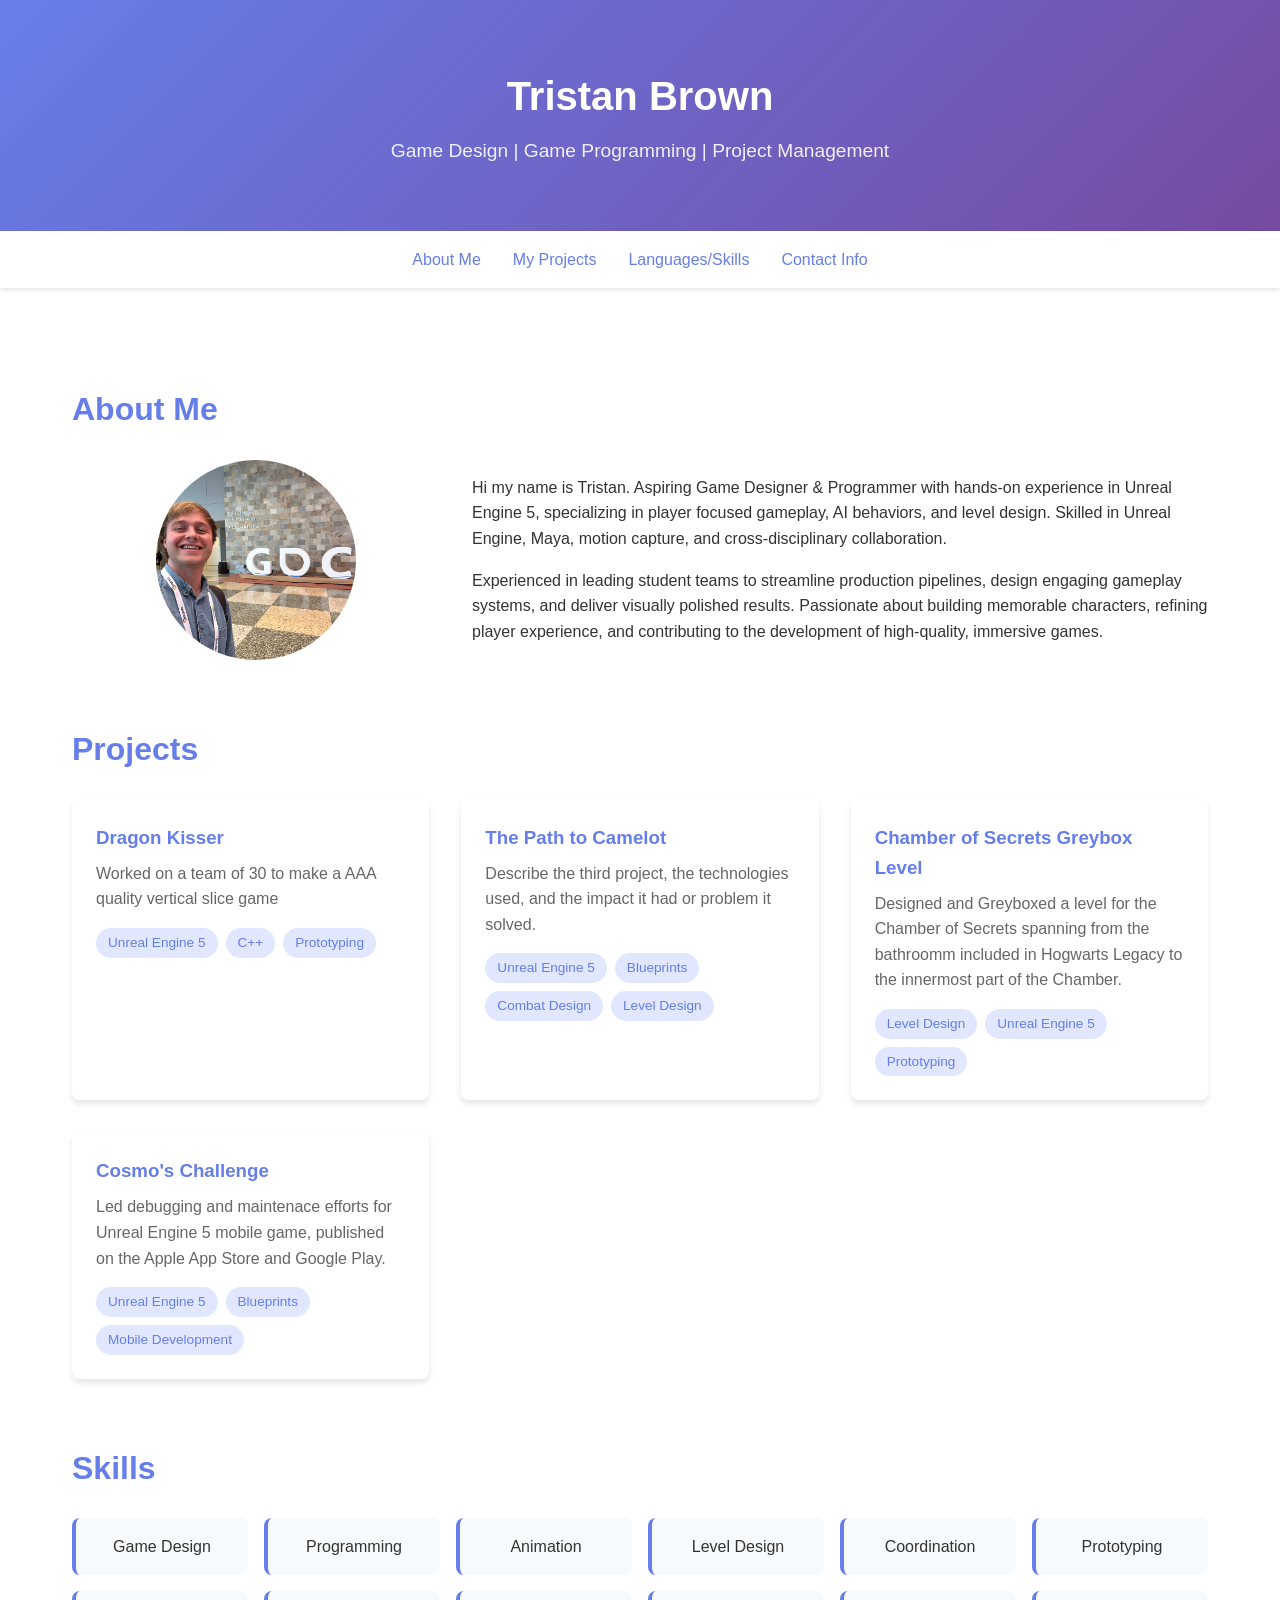
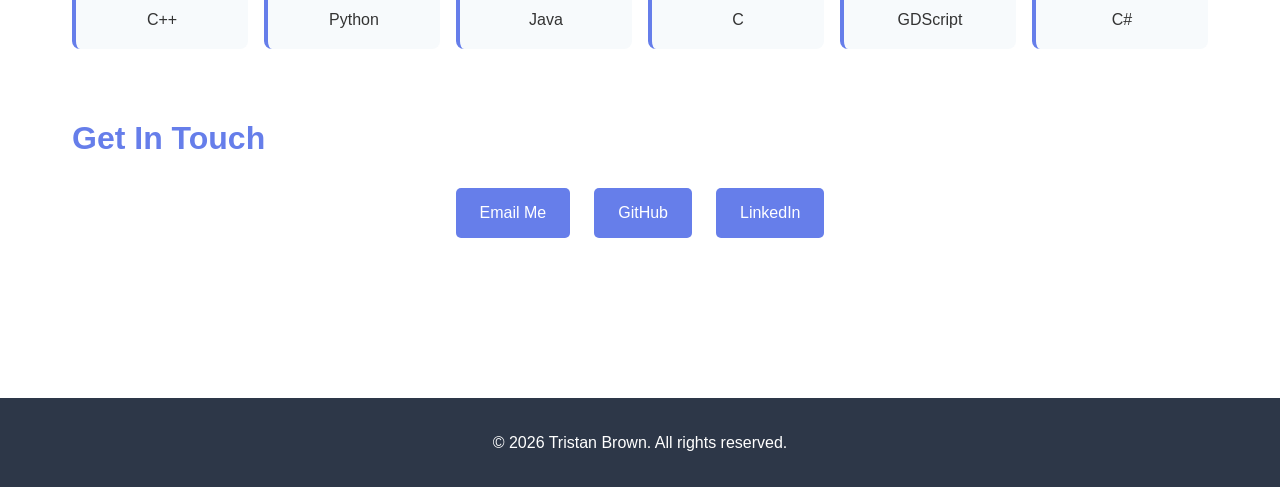
==== index.html @ cfb5b2ea "tweaking wording and spacing" ====
<!DOCTYPE html>
<html lang="en">
<head>
    <meta charset="UTF-8">
    <meta name="viewport" content="width=device-width, initial-scale=1.0">
    <title>Tristan Brown - Game Developer</title>
    <style>
        * {
            margin: 0;
            padding: 0;
            box-sizing: border-box;
        }

        body {
            font-family: -apple-system, BlinkMacSystemFont, 'Segoe UI', Roboto, Oxygen, Ubuntu, Cantarell, sans-serif;
            line-height: 1.6;
            color: #333;
        }

        /* Header */
        header {
            background: linear-gradient(135deg, #667eea 0%, #764ba2 100%);
            color: white;
            padding: 4rem 2rem;
            text-align: center;
        }

        header h1 {
            font-size: 2.5rem;
            margin-bottom: 0.5rem;
        }

        header p {
            font-size: 1.2rem;
            opacity: 0.9;
        }

        /* Navigation */
        nav {
            background: #fff;
            padding: 1rem 2rem;
            box-shadow: 0 2px 5px rgba(0,0,0,0.1);
            position: sticky;
            top: 0;
            z-index: 100;
        }

        nav ul {
            list-style: none;
            display: flex;
            justify-content: center;
            gap: 2rem;
        }

        nav a {
            color: #667eea;
            text-decoration: none;
            font-weight: 500;
            transition: color 0.3s;
        }

        nav a:hover {
            color: #764ba2;
        }

        /* Main Content */
        main {
            max-width: 1200px;
            margin: 0 auto;
            padding: 2rem;
        }

        section {
            margin: 4rem 0;
        }

        h2 {
            font-size: 2rem;
            margin-bottom: 1.5rem;
            color: #667eea;
        }

        /* About Section */
        .about-content {
            display: grid;
            grid-template-columns: 1fr 2fr;
            gap: 2rem;
            align-items: center;
        }

        .profile-image {
            width: 200px;
            height: 200px;
            border-radius: 50%;
            object-fit: cover;
            margin: 0 auto;
            display: block;
        }

        /* Projects Grid */
        .projects-grid {
            display: grid;
            grid-template-columns: repeat(auto-fit, minmax(300px, 1fr));
            gap: 2rem;
        }

        .project-card {
            background: white;
            border-radius: 8px;
            padding: 1.5rem;
            box-shadow: 0 4px 6px rgba(0,0,0,0.1);
            transition: transform 0.3s, box-shadow 0.3s;
        }

        .project-card:hover {
            transform: translateY(-5px);
            box-shadow: 0 6px 12px rgba(0,0,0,0.15);
        }

        .project-card h3 {
            color: #667eea;
            margin-bottom: 0.5rem;
        }

        .project-card p {
            color: #666;
            margin-bottom: 1rem;
        }

        .project-tags {
            display: flex;
            gap: 0.5rem;
            flex-wrap: wrap;
        }

        .tag {
            background: #e0e7ff;
            color: #667eea;
            padding: 0.25rem 0.75rem;
            border-radius: 15px;
            font-size: 0.85rem;
        }

        /* Skills Section */
        .skills-grid {
            display: grid;
            grid-template-columns: repeat(auto-fit, minmax(150px, 1fr));
            gap: 1rem;
        }

        .skill-item {
            background: #f7fafc;
            padding: 1rem;
            border-radius: 8px;
            text-align: center;
            border-left: 4px solid #667eea;
        }

        /* Contact Section */
        .contact-links {
            display: flex;
            gap: 1.5rem;
            justify-content: center;
            flex-wrap: wrap;
        }

        .contact-btn {
            background: #667eea;
            color: white;
            padding: 0.75rem 1.5rem;
            border-radius: 5px;
            text-decoration: none;
            transition: background 0.3s;
        }

        .contact-btn:hover {
            background: #764ba2;
        }

        /* Footer */
        footer {
            background: #2d3748;
            color: white;
            text-align: center;
            padding: 2rem;
            margin-top: 4rem;
        }

        /* Responsive */
        @media (max-width: 768px) {
            .about-content {
                grid-template-columns: 1fr;
            }
            
            nav ul {
                flex-direction: column;
                gap: 1rem;
            }
            
            header h1 {
                font-size: 2rem;
            }
        }
    </style>
</head>
<body>
    <header>
        <h1>Tristan Brown</h1>
        <p>Game Design | Game Programming | Project Management</p>
    </header>

    <nav>
        <ul>
            <li><a href="#about">About Me</a></li>
            <li><a href="#projects">My Projects</a></li>
            <li><a href="#skills">Languages/Skills</a></li>
            <li><a href="#contact">Contact Info</a></li>
        </ul>
    </nav>

    <main>
        <section id="about">
            <h2>About Me</h2>
            <div class="about-content">
                <img src="profile_pic.jpg" alt="Tristan Brown" class="profile-image">
                <div>
                    <p>Hi my name is Tristan. Aspiring Game Designer & Programmer with hands-on experience in Unreal Engine 5, specializing in player focused gameplay, AI behaviors, and level design. Skilled in Unreal Engine, Maya, motion capture, and cross-disciplinary collaboration.</p>
                    <p style="margin-top: 1rem;"> Experienced in leading student teams to streamline production pipelines, design engaging gameplay systems, and deliver visually polished results. Passionate about building memorable characters, refining player experience, and contributing to the development of high-quality, immersive games.</p>
                </div>
            </div>
        </section>

        <section id="projects">
            <h2>Projects</h2>
            <div class="projects-grid">
                <div class="project-card">
                    <h3>Dragon Kisser</h3>
                    <p> Worked on a team of 30 to make a AAA quality vertical slice game</p>
                    <div class="project-tags">
                        <span class="tag">Unreal Engine 5</span>
                        <span class="tag">C++</span>
                        <span class="tag">Prototyping</span>
                    </div>
                </div>

                <div class="project-card">
                    <h3>The Path to Camelot</h3>
                    <p>Describe the third project, the technologies used, and the impact it had or problem it solved.</p>
                    <div class="project-tags">
                        <span class="tag">Unreal Engine 5</span>
                        <span class="tag">Blueprints</span> 
                        <span class="tag">Combat Design</span>
                        <span class="tag">Level Design</span>
                    </div>
                </div>

                <div class="project-card">
                    <h3>Chamber of Secrets Greybox Level</h3>
                    <p>Designed and Greyboxed a level for the Chamber of Secrets spanning from the bathroomm included in Hogwarts Legacy to the innermost part of the Chamber.</p>
                    <div class="project-tags">
                        <span class="tag">Level Design</span>
                        <span class="tag">Unreal Engine 5</span>
                        <span class="tag">Prototyping</span>
                    </div>
                </div>

                <div class="project-card">
                    <h3>Cosmo's Challenge</h3>
                    <p>Led debugging and maintenace efforts for Unreal Engine 5 mobile game, published on the Apple App Store and Google Play.</p>
                    <div class="project-tags">
                        <span class="tag">Unreal Engine 5</span>
                        <span class="tag">Blueprints</span>
                        <span class="tag">Mobile Development</span>
                    </div>
                </div>

            </div>
        </section>

        <section id="skills">
            <h2>Skills</h2>
            <div class="skills-grid">
                <div class="skill-item">Game Design</div>
                <div class="skill-item">Programming</div>
                <div class="skill-item">Animation</div>
                <div class="skill-item">Level Design</div>
                <div class="skill-item">Coordination</div>
                <div class="skill-item">Prototyping</div>
                <div class="skill-item">C++</div>
                <div class="skill-item">Python</div>
                <div class="skill-item">Java</div>
                <div class="skill-item">C</div>
                <div class="skill-item">GDScript</div>
                <div class="skill-item">C#</div>
            </div>
        </section>

        <section id="contact">
            <h2>Get In Touch</h2>
            <div class="contact-links">
                <a href="mailto:2tristanbrown@gmail.com" class="contact-btn">Email Me</a>
                <a href="https://github.com/tristan-brown1" class="contact-btn" target="_blank">GitHub</a>
                <a href="https://www.linkedin.com/in/tristan-brown-406975284/" class="contact-btn" target="_blank">LinkedIn</a>
            </div>
        </section>
    </main>

    <footer>
        <p>&copy; 2026 Tristan Brown. All rights reserved.</p>
    </footer>
</body>
</html>
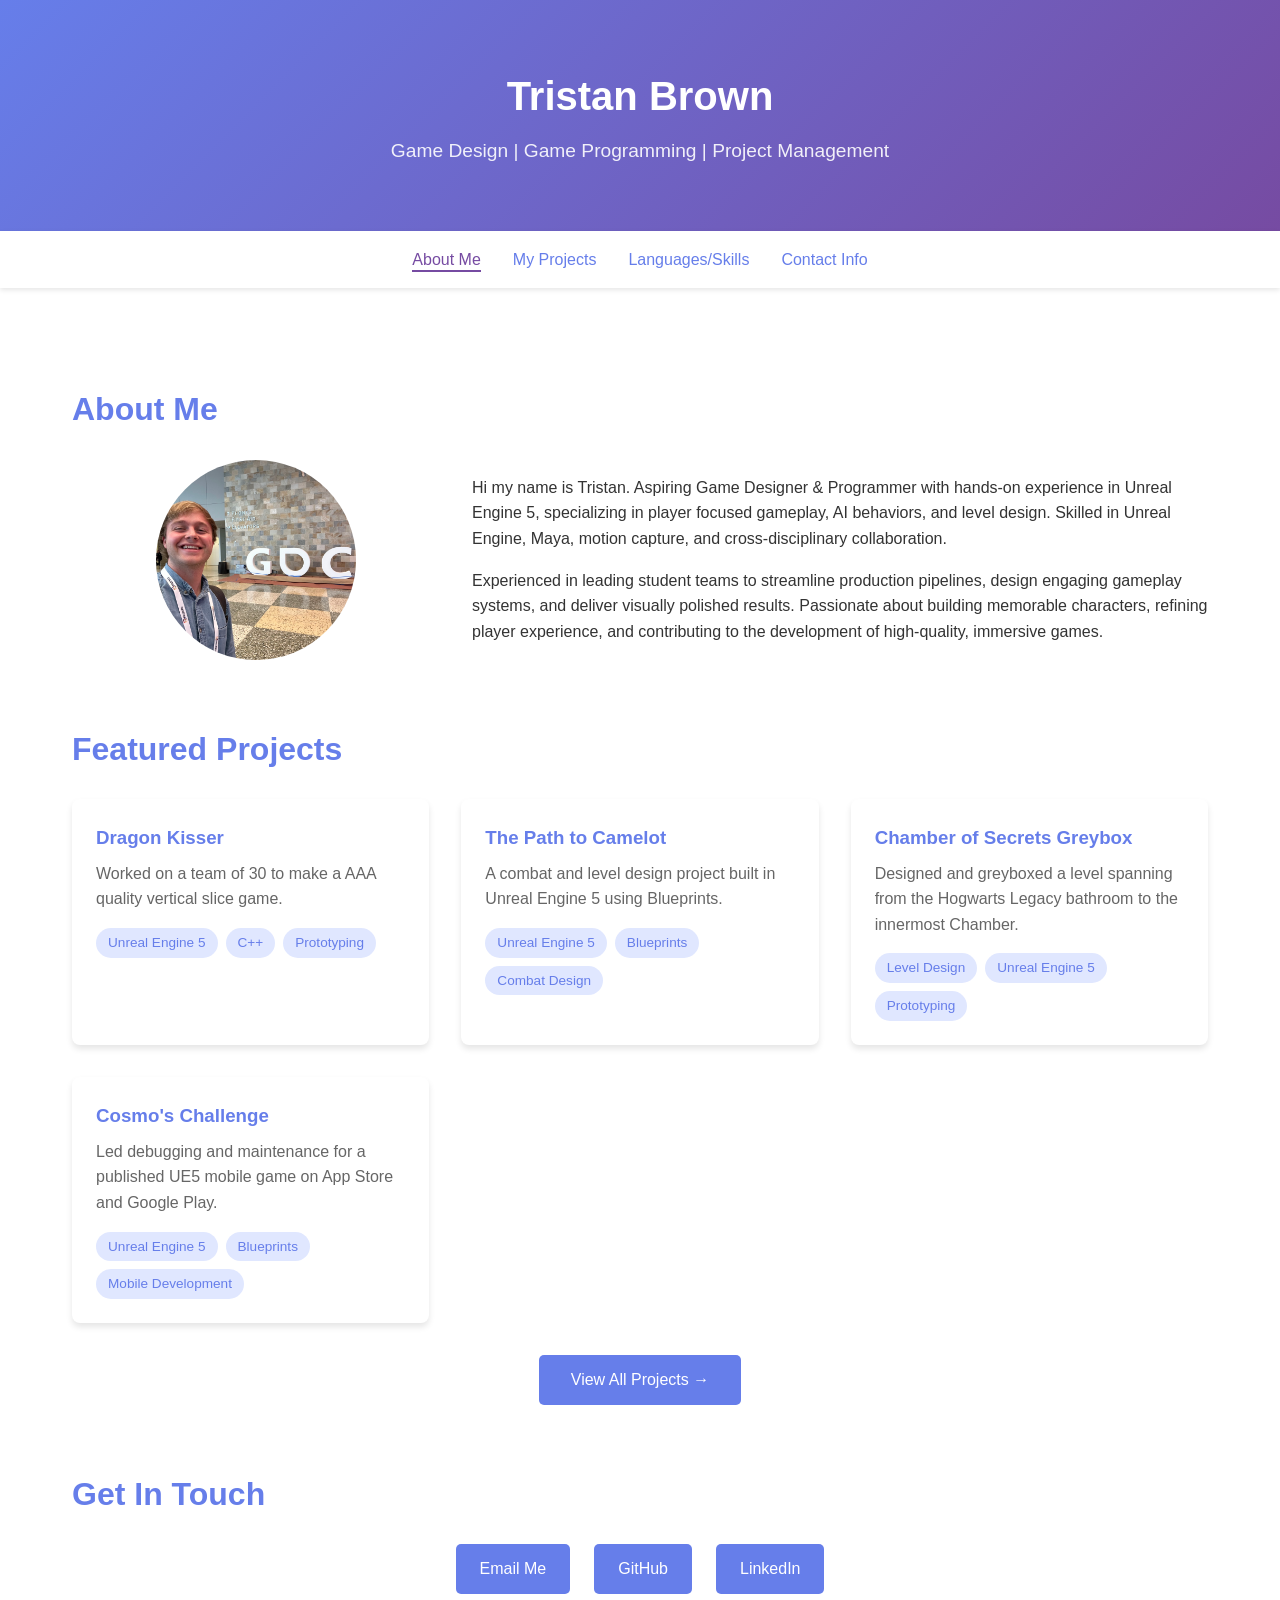
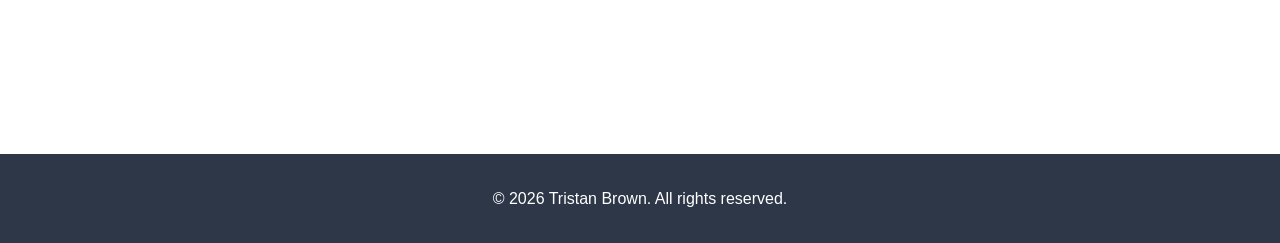
==== commit 6de18582: "fleshing out pages" ====
--- a/index.html
+++ b/index.html
@@ -5,11 +5,7 @@
     <meta name="viewport" content="width=device-width, initial-scale=1.0">
     <title>Tristan Brown - Game Developer</title>
     <style>
-        * {
-            margin: 0;
-            padding: 0;
-            box-sizing: border-box;
-        }
+        * { margin: 0; padding: 0; box-sizing: border-box; }
 
         body {
             font-family: -apple-system, BlinkMacSystemFont, 'Segoe UI', Roboto, Oxygen, Ubuntu, Cantarell, sans-serif;
@@ -17,25 +13,15 @@
             color: #333;
         }
 
-        /* Header */
         header {
             background: linear-gradient(135deg, #667eea 0%, #764ba2 100%);
             color: white;
             padding: 4rem 2rem;
             text-align: center;
         }
-
-        header h1 {
-            font-size: 2.5rem;
-            margin-bottom: 0.5rem;
-        }
-
-        header p {
-            font-size: 1.2rem;
-            opacity: 0.9;
-        }
-
-        /* Navigation */
+        header h1 { font-size: 2.5rem; margin-bottom: 0.5rem; }
+        header p { font-size: 1.2rem; opacity: 0.9; }
+
         nav {
             background: #fff;
             padding: 1rem 2rem;
@@ -44,50 +30,21 @@
             top: 0;
             z-index: 100;
         }
-
-        nav ul {
-            list-style: none;
-            display: flex;
-            justify-content: center;
-            gap: 2rem;
-        }
-
-        nav a {
-            color: #667eea;
-            text-decoration: none;
-            font-weight: 500;
-            transition: color 0.3s;
-        }
-
-        nav a:hover {
-            color: #764ba2;
-        }
-
-        /* Main Content */
-        main {
-            max-width: 1200px;
-            margin: 0 auto;
-            padding: 2rem;
-        }
-
-        section {
-            margin: 4rem 0;
-        }
-
-        h2 {
-            font-size: 2rem;
-            margin-bottom: 1.5rem;
-            color: #667eea;
-        }
-
-        /* About Section */
+        nav ul { list-style: none; display: flex; justify-content: center; gap: 2rem; }
+        nav a { color: #667eea; text-decoration: none; font-weight: 500; transition: color 0.3s; }
+        nav a:hover { color: #764ba2; }
+        nav a.active { color: #764ba2; border-bottom: 2px solid #764ba2; padding-bottom: 2px; }
+
+        main { max-width: 1200px; margin: 0 auto; padding: 2rem; }
+        section { margin: 4rem 0; }
+        h2 { font-size: 2rem; margin-bottom: 1.5rem; color: #667eea; }
+
         .about-content {
             display: grid;
             grid-template-columns: 1fr 2fr;
             gap: 2rem;
             align-items: center;
         }
-
         .profile-image {
             width: 200px;
             height: 200px;
@@ -97,42 +54,30 @@
             display: block;
         }
 
-        /* Projects Grid */
+        /* Projects preview on homepage */
         .projects-grid {
             display: grid;
-            grid-template-columns: repeat(auto-fit, minmax(300px, 1fr));
+            grid-template-columns: repeat(auto-fit, minmax(280px, 1fr));
             gap: 2rem;
         }
-
         .project-card {
             background: white;
             border-radius: 8px;
             padding: 1.5rem;
             box-shadow: 0 4px 6px rgba(0,0,0,0.1);
             transition: transform 0.3s, box-shadow 0.3s;
-        }
-
+            text-decoration: none;
+            color: inherit;
+            display: block;
+            cursor: pointer;
+        }
         .project-card:hover {
             transform: translateY(-5px);
             box-shadow: 0 6px 12px rgba(0,0,0,0.15);
         }
-
-        .project-card h3 {
-            color: #667eea;
-            margin-bottom: 0.5rem;
-        }
-
-        .project-card p {
-            color: #666;
-            margin-bottom: 1rem;
-        }
-
-        .project-tags {
-            display: flex;
-            gap: 0.5rem;
-            flex-wrap: wrap;
-        }
-
+        .project-card h3 { color: #667eea; margin-bottom: 0.5rem; }
+        .project-card p { color: #666; margin-bottom: 1rem; }
+        .project-tags { display: flex; gap: 0.5rem; flex-wrap: wrap; }
         .tag {
             background: #e0e7ff;
             color: #667eea;
@@ -141,29 +86,21 @@
             font-size: 0.85rem;
         }
 
-        /* Skills Section */
-        .skills-grid {
-            display: grid;
-            grid-template-columns: repeat(auto-fit, minmax(150px, 1fr));
-            gap: 1rem;
-        }
-
-        .skill-item {
-            background: #f7fafc;
-            padding: 1rem;
-            border-radius: 8px;
+        .view-all-btn {
+            display: block;
+            width: fit-content;
+            margin: 2rem auto 0;
+            background: #667eea;
+            color: white;
+            padding: 0.75rem 2rem;
+            border-radius: 5px;
+            text-decoration: none;
+            transition: background 0.3s;
             text-align: center;
-            border-left: 4px solid #667eea;
-        }
-
-        /* Contact Section */
-        .contact-links {
-            display: flex;
-            gap: 1.5rem;
-            justify-content: center;
-            flex-wrap: wrap;
-        }
-
+        }
+        .view-all-btn:hover { background: #764ba2; }
+
+        .contact-links { display: flex; gap: 1.5rem; justify-content: center; flex-wrap: wrap; }
         .contact-btn {
             background: #667eea;
             color: white;
@@ -172,12 +109,8 @@
             text-decoration: none;
             transition: background 0.3s;
         }
-
-        .contact-btn:hover {
-            background: #764ba2;
-        }
-
-        /* Footer */
+        .contact-btn:hover { background: #764ba2; }
+
         footer {
             background: #2d3748;
             color: white;
@@ -186,20 +119,10 @@
             margin-top: 4rem;
         }
 
-        /* Responsive */
         @media (max-width: 768px) {
-            .about-content {
-                grid-template-columns: 1fr;
-            }
-            
-            nav ul {
-                flex-direction: column;
-                gap: 1rem;
-            }
-            
-            header h1 {
-                font-size: 2rem;
-            }
+            .about-content { grid-template-columns: 1fr; }
+            nav ul { flex-direction: column; gap: 1rem; }
+            header h1 { font-size: 2rem; }
         }
     </style>
 </head>
@@ -211,9 +134,9 @@
 
     <nav>
         <ul>
-            <li><a href="#about">About Me</a></li>
-            <li><a href="#projects">My Projects</a></li>
-            <li><a href="#skills">Languages/Skills</a></li>
+            <li><a href="index.html" class="active">About Me</a></li>
+            <li><a href="projects.html">My Projects</a></li>
+            <li><a href="skills.html">Languages/Skills</a></li>
             <li><a href="#contact">Contact Info</a></li>
         </ul>
     </nav>
@@ -225,74 +148,52 @@
                 <img src="profile_pic.jpg" alt="Tristan Brown" class="profile-image">
                 <div>
                     <p>Hi my name is Tristan. Aspiring Game Designer & Programmer with hands-on experience in Unreal Engine 5, specializing in player focused gameplay, AI behaviors, and level design. Skilled in Unreal Engine, Maya, motion capture, and cross-disciplinary collaboration.</p>
-                    <p style="margin-top: 1rem;"> Experienced in leading student teams to streamline production pipelines, design engaging gameplay systems, and deliver visually polished results. Passionate about building memorable characters, refining player experience, and contributing to the development of high-quality, immersive games.</p>
+                    <p style="margin-top: 1rem;">Experienced in leading student teams to streamline production pipelines, design engaging gameplay systems, and deliver visually polished results. Passionate about building memorable characters, refining player experience, and contributing to the development of high-quality, immersive games.</p>
                 </div>
             </div>
         </section>
 
         <section id="projects">
-            <h2>Projects</h2>
+            <h2>Featured Projects</h2>
             <div class="projects-grid">
-                <div class="project-card">
+                <a href="project-dragon-kisser.html" class="project-card">
                     <h3>Dragon Kisser</h3>
-                    <p> Worked on a team of 30 to make a AAA quality vertical slice game</p>
+                    <p>Worked on a team of 30 to make a AAA quality vertical slice game.</p>
                     <div class="project-tags">
                         <span class="tag">Unreal Engine 5</span>
                         <span class="tag">C++</span>
                         <span class="tag">Prototyping</span>
                     </div>
-                </div>
-
-                <div class="project-card">
+                </a>
+                <a href="project-camelot.html" class="project-card">
                     <h3>The Path to Camelot</h3>
-                    <p>Describe the third project, the technologies used, and the impact it had or problem it solved.</p>
-                    <div class="project-tags">
-                        <span class="tag">Unreal Engine 5</span>
-                        <span class="tag">Blueprints</span> 
+                    <p>A combat and level design project built in Unreal Engine 5 using Blueprints.</p>
+                    <div class="project-tags">
+                        <span class="tag">Unreal Engine 5</span>
+                        <span class="tag">Blueprints</span>
                         <span class="tag">Combat Design</span>
+                    </div>
+                </a>
+                <a href="project-chamber.html" class="project-card">
+                    <h3>Chamber of Secrets Greybox</h3>
+                    <p>Designed and greyboxed a level spanning from the Hogwarts Legacy bathroom to the innermost Chamber.</p>
+                    <div class="project-tags">
                         <span class="tag">Level Design</span>
-                    </div>
-                </div>
-
-                <div class="project-card">
-                    <h3>Chamber of Secrets Greybox Level</h3>
-                    <p>Designed and Greyboxed a level for the Chamber of Secrets spanning from the bathroomm included in Hogwarts Legacy to the innermost part of the Chamber.</p>
-                    <div class="project-tags">
-                        <span class="tag">Level Design</span>
                         <span class="tag">Unreal Engine 5</span>
                         <span class="tag">Prototyping</span>
                     </div>
-                </div>
-
-                <div class="project-card">
+                </a>
+                <a href="project-cosmo.html" class="project-card">
                     <h3>Cosmo's Challenge</h3>
-                    <p>Led debugging and maintenace efforts for Unreal Engine 5 mobile game, published on the Apple App Store and Google Play.</p>
+                    <p>Led debugging and maintenance for a published UE5 mobile game on App Store and Google Play.</p>
                     <div class="project-tags">
                         <span class="tag">Unreal Engine 5</span>
                         <span class="tag">Blueprints</span>
                         <span class="tag">Mobile Development</span>
                     </div>
-                </div>
-
+                </a>
             </div>
-        </section>
-
-        <section id="skills">
-            <h2>Skills</h2>
-            <div class="skills-grid">
-                <div class="skill-item">Game Design</div>
-                <div class="skill-item">Programming</div>
-                <div class="skill-item">Animation</div>
-                <div class="skill-item">Level Design</div>
-                <div class="skill-item">Coordination</div>
-                <div class="skill-item">Prototyping</div>
-                <div class="skill-item">C++</div>
-                <div class="skill-item">Python</div>
-                <div class="skill-item">Java</div>
-                <div class="skill-item">C</div>
-                <div class="skill-item">GDScript</div>
-                <div class="skill-item">C#</div>
-            </div>
+            <a href="projects.html" class="view-all-btn">View All Projects →</a>
         </section>
 
         <section id="contact">
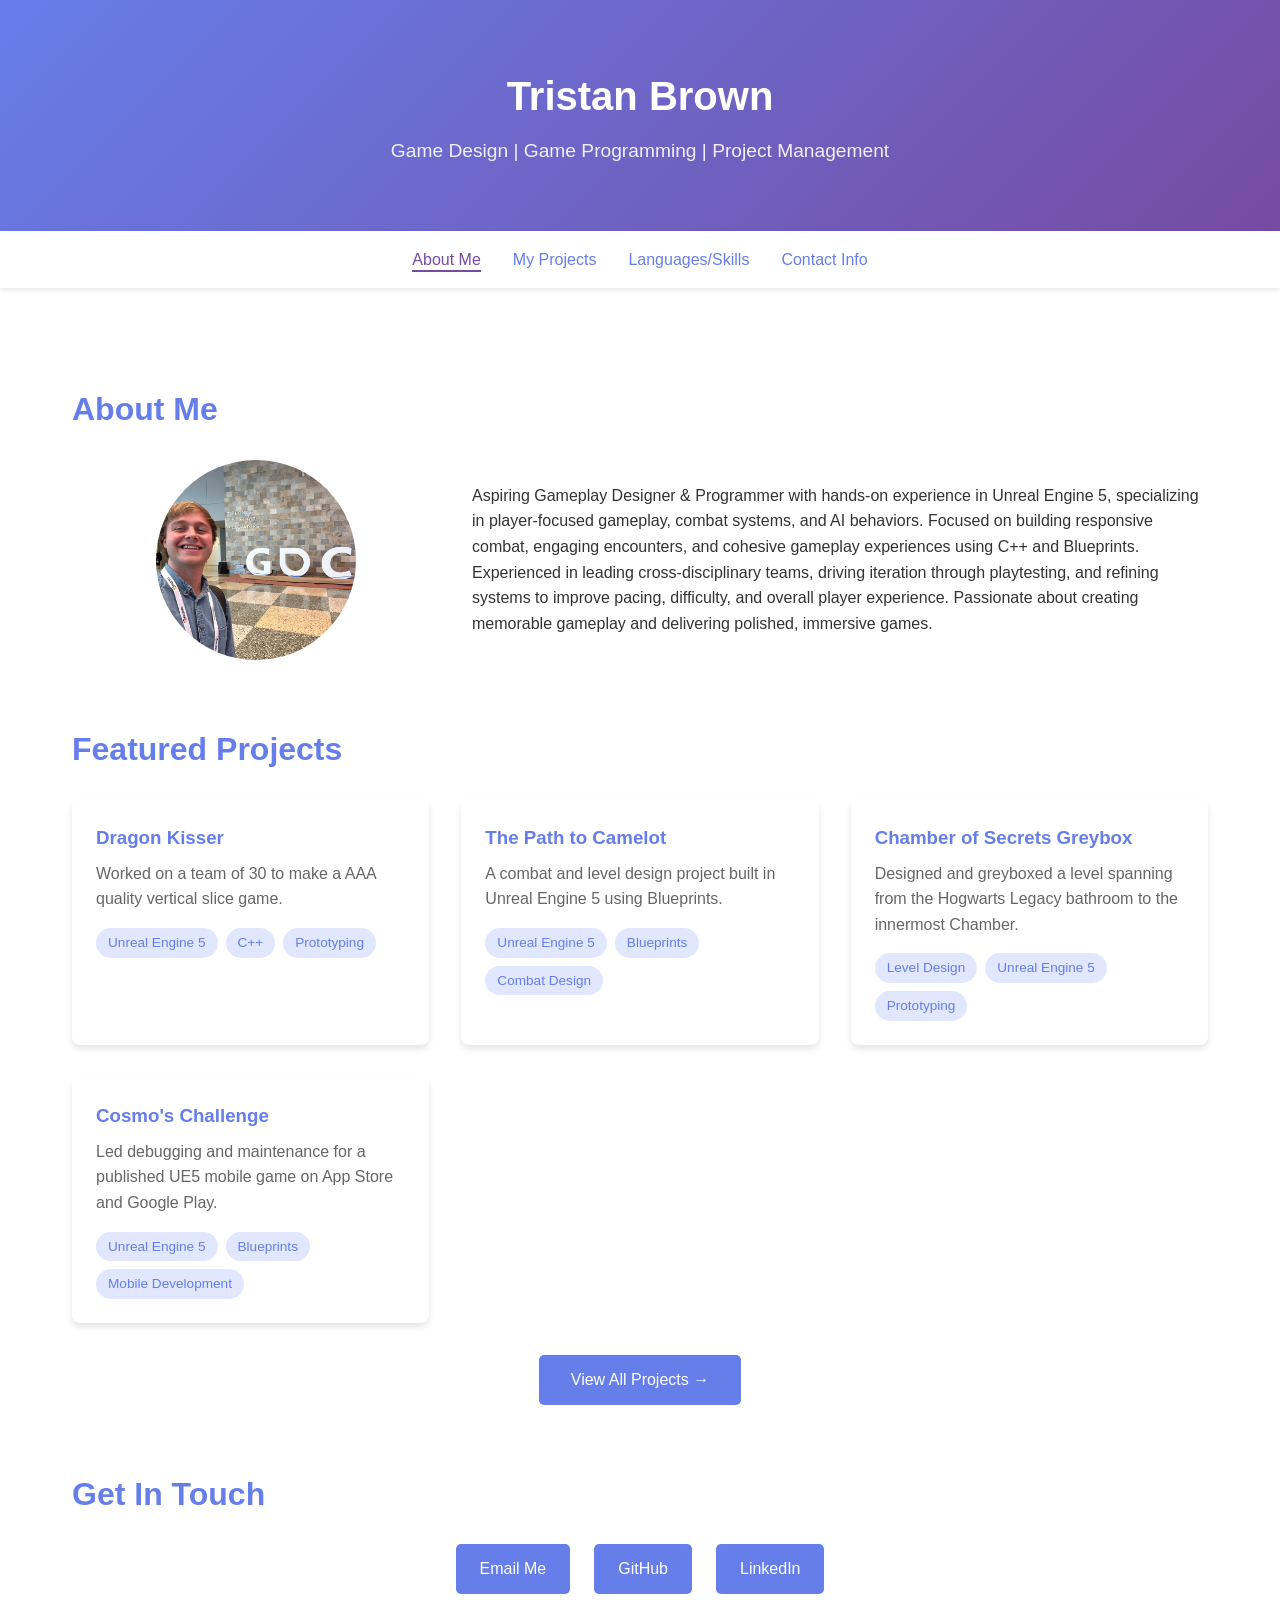
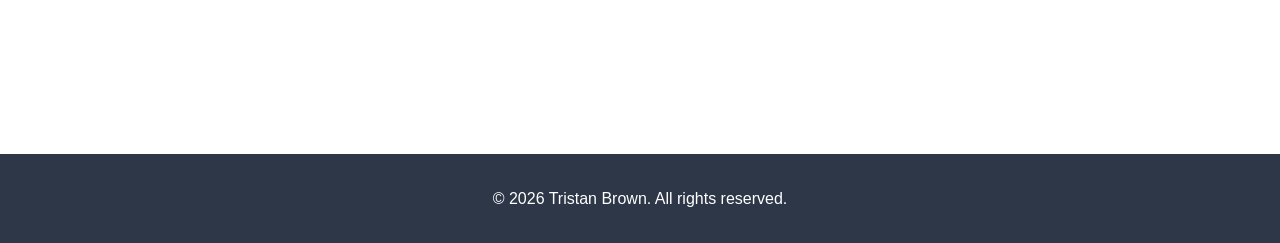
==== commit b3c0b032: "updates to bio" ====
--- a/index.html
+++ b/index.html
@@ -137,7 +137,7 @@
             <li><a href="index.html" class="active">About Me</a></li>
             <li><a href="projects.html">My Projects</a></li>
             <li><a href="skills.html">Languages/Skills</a></li>
-            <li><a href="#contact">Contact Info</a></li>
+            <li><a href="contact.html">Contact Info</a></li>
         </ul>
     </nav>
 
@@ -145,10 +145,9 @@
         <section id="about">
             <h2>About Me</h2>
             <div class="about-content">
-                <img src="profile_pic.jpg" alt="Tristan Brown" class="profile-image">
+                <img src="media/profile_pic.jpg" alt="Tristan Brown" class="profile-image">
                 <div>
-                    <p>Hi my name is Tristan. Aspiring Game Designer & Programmer with hands-on experience in Unreal Engine 5, specializing in player focused gameplay, AI behaviors, and level design. Skilled in Unreal Engine, Maya, motion capture, and cross-disciplinary collaboration.</p>
-                    <p style="margin-top: 1rem;">Experienced in leading student teams to streamline production pipelines, design engaging gameplay systems, and deliver visually polished results. Passionate about building memorable characters, refining player experience, and contributing to the development of high-quality, immersive games.</p>
+                    <p>Aspiring Gameplay Designer & Programmer with hands-on experience in Unreal Engine 5, specializing in player-focused gameplay, combat systems, and AI behaviors. Focused on building responsive combat, engaging encounters, and cohesive gameplay experiences using C++ and Blueprints. Experienced in leading cross-disciplinary teams, driving iteration through playtesting, and refining systems to improve pacing, difficulty, and overall player experience. Passionate about creating memorable gameplay and delivering polished, immersive games.</p>
                 </div>
             </div>
         </section>
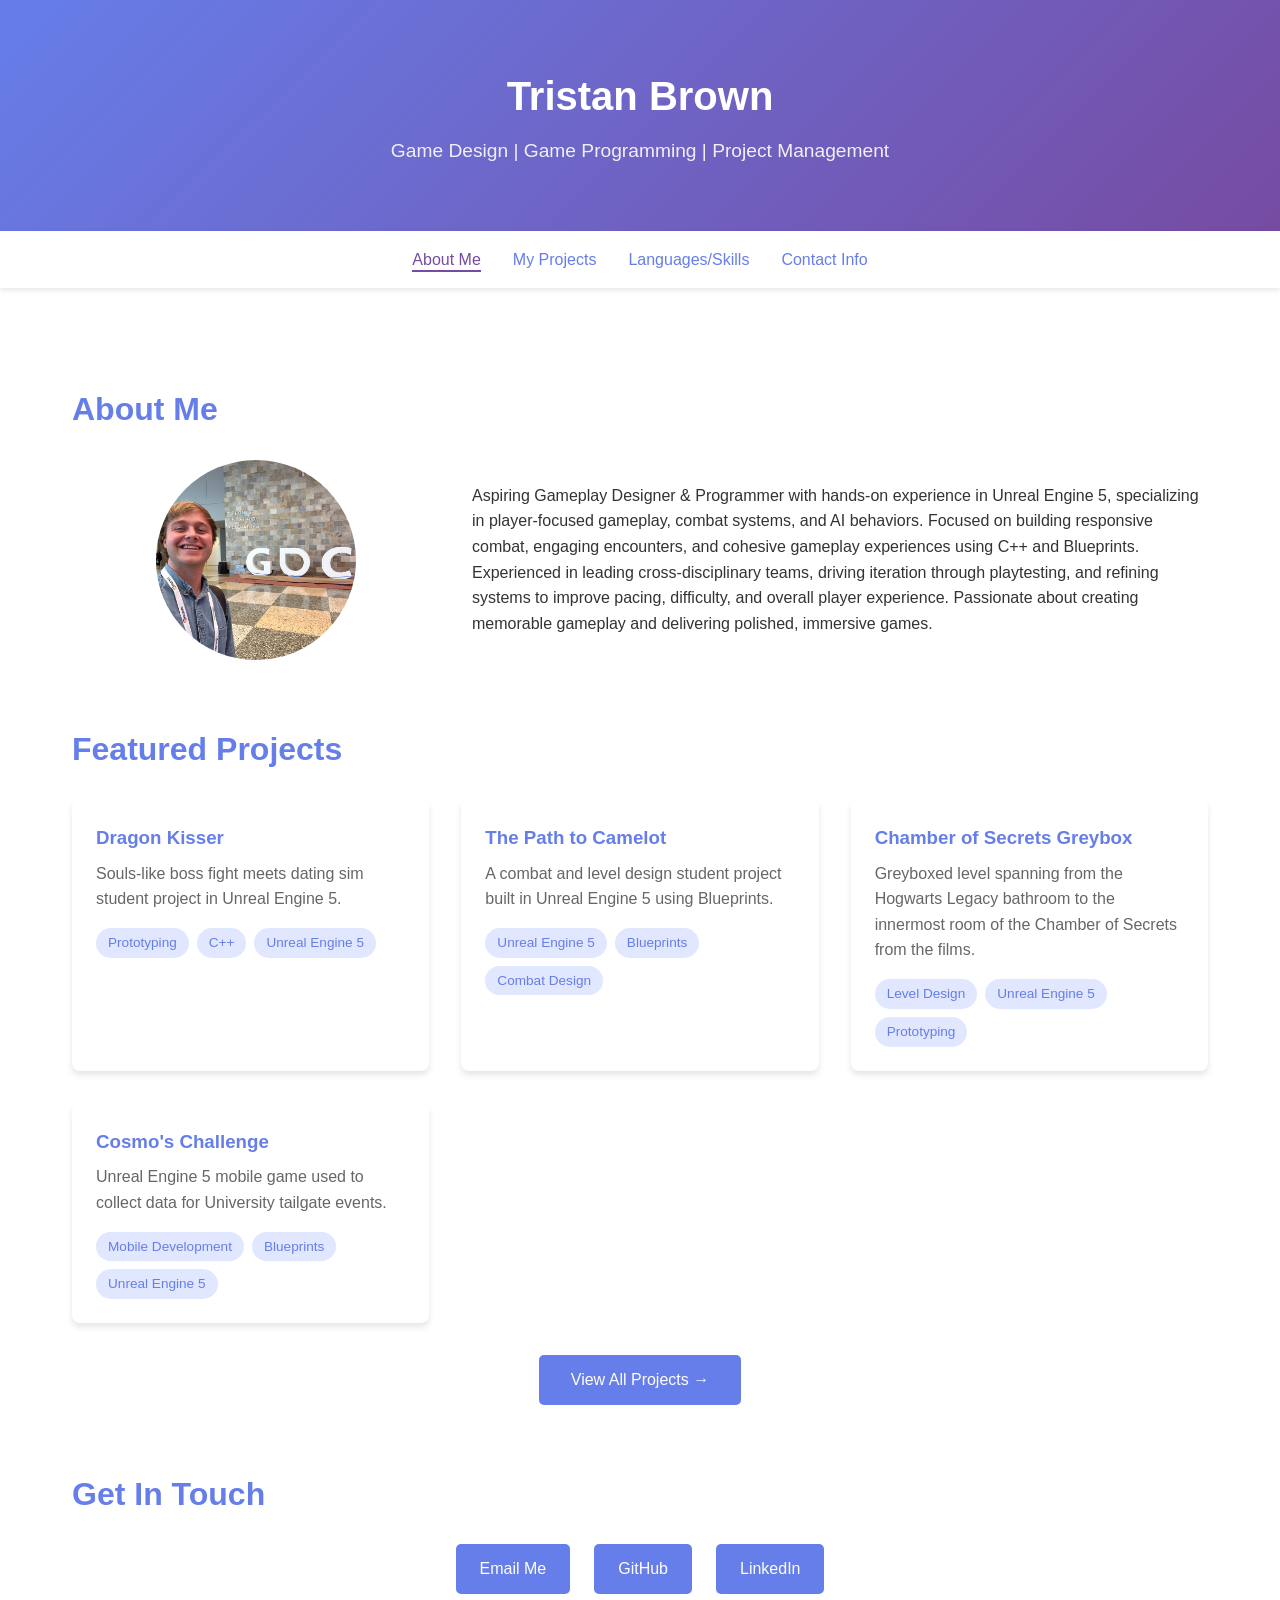
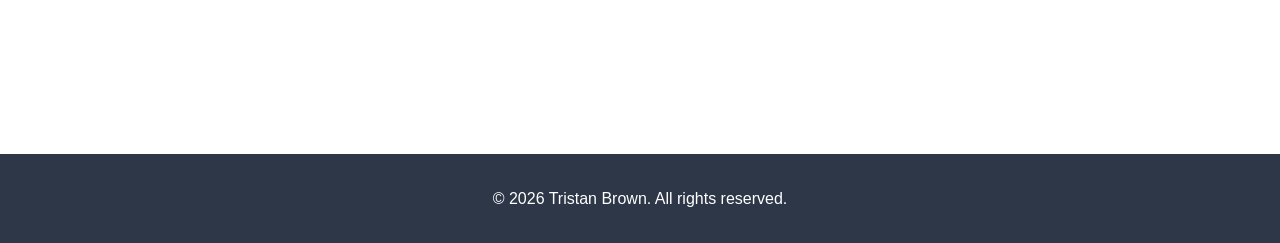
==== commit cb57aa4d: "Slight front page modifications" ====
--- a/index.html
+++ b/index.html
@@ -157,16 +157,16 @@
             <div class="projects-grid">
                 <a href="project-dragon-kisser.html" class="project-card">
                     <h3>Dragon Kisser</h3>
-                    <p>Worked on a team of 30 to make a AAA quality vertical slice game.</p>
-                    <div class="project-tags">
-                        <span class="tag">Unreal Engine 5</span>
+                    <p>Souls-like boss fight meets dating sim student project in Unreal Engine 5.</p>
+                    <div class="project-tags">
+                        <span class="tag">Prototyping</span>
                         <span class="tag">C++</span>
-                        <span class="tag">Prototyping</span>
+                        <span class="tag">Unreal Engine 5</span>
                     </div>
                 </a>
                 <a href="project-camelot.html" class="project-card">
                     <h3>The Path to Camelot</h3>
-                    <p>A combat and level design project built in Unreal Engine 5 using Blueprints.</p>
+                    <p>A combat and level design student project built in Unreal Engine 5 using Blueprints.</p>
                     <div class="project-tags">
                         <span class="tag">Unreal Engine 5</span>
                         <span class="tag">Blueprints</span>
@@ -175,7 +175,7 @@
                 </a>
                 <a href="project-chamber.html" class="project-card">
                     <h3>Chamber of Secrets Greybox</h3>
-                    <p>Designed and greyboxed a level spanning from the Hogwarts Legacy bathroom to the innermost Chamber.</p>
+                    <p>Greyboxed level spanning from the Hogwarts Legacy bathroom to the innermost room of the Chamber of Secrets from the films.</p>
                     <div class="project-tags">
                         <span class="tag">Level Design</span>
                         <span class="tag">Unreal Engine 5</span>
@@ -184,11 +184,11 @@
                 </a>
                 <a href="project-cosmo.html" class="project-card">
                     <h3>Cosmo's Challenge</h3>
-                    <p>Led debugging and maintenance for a published UE5 mobile game on App Store and Google Play.</p>
-                    <div class="project-tags">
-                        <span class="tag">Unreal Engine 5</span>
+                    <p>Unreal Engine 5 mobile game used to collect data for University tailgate events.</p>
+                    <div class="project-tags">
+                        <span class="tag">Mobile Development</span>
                         <span class="tag">Blueprints</span>
-                        <span class="tag">Mobile Development</span>
+                        <span class="tag">Unreal Engine 5</span>
                     </div>
                 </a>
             </div>
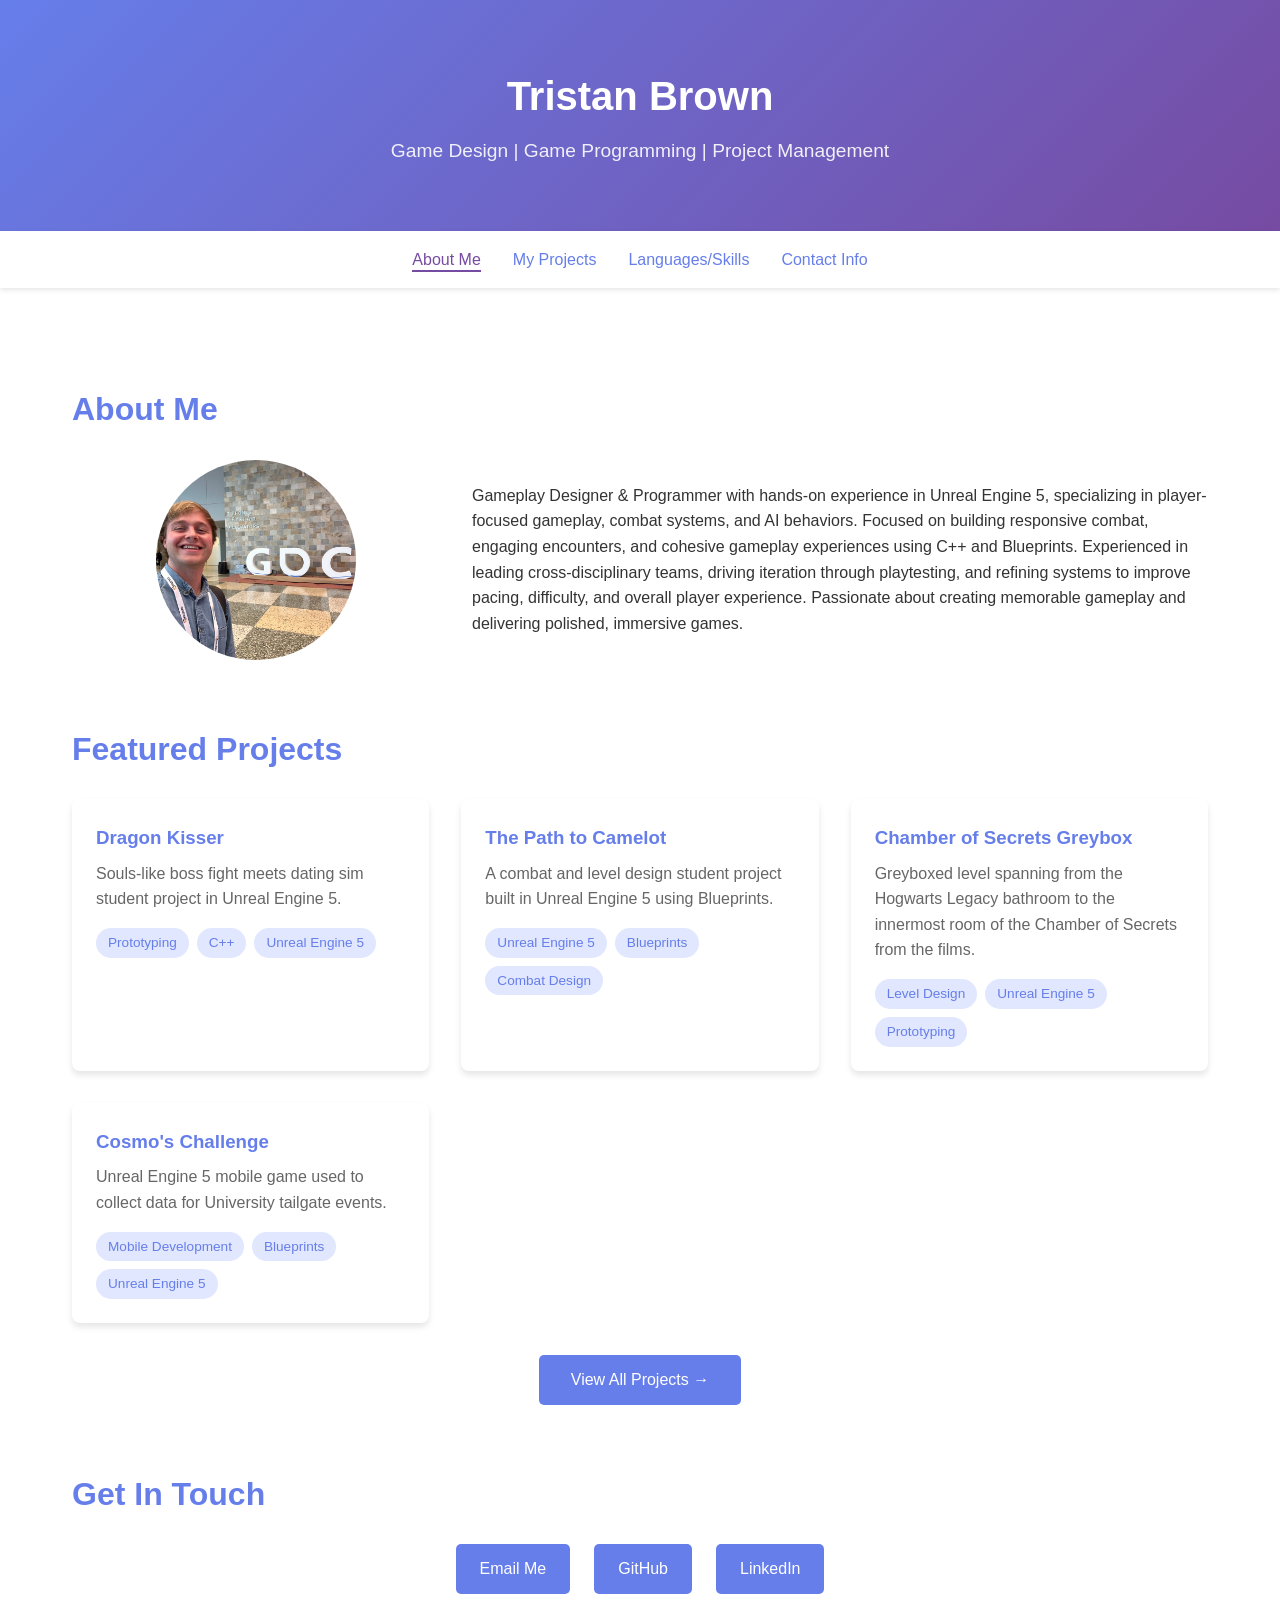
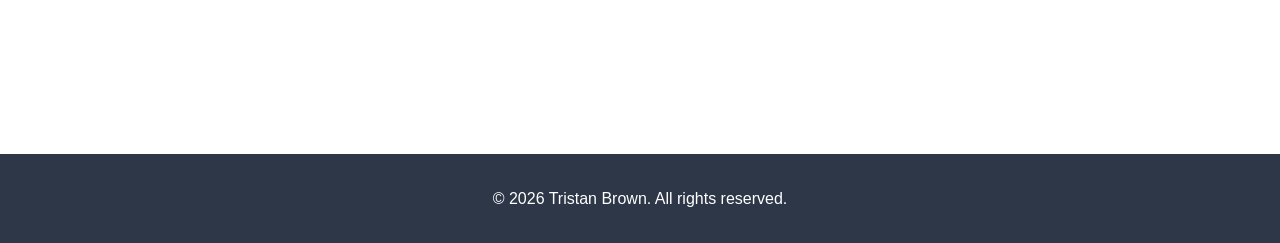
==== commit 3f8748ec: "nice" ====
--- a/index.html
+++ b/index.html
@@ -147,7 +147,7 @@
             <div class="about-content">
                 <img src="media/profile_pic.jpg" alt="Tristan Brown" class="profile-image">
                 <div>
-                    <p>Aspiring Gameplay Designer & Programmer with hands-on experience in Unreal Engine 5, specializing in player-focused gameplay, combat systems, and AI behaviors. Focused on building responsive combat, engaging encounters, and cohesive gameplay experiences using C++ and Blueprints. Experienced in leading cross-disciplinary teams, driving iteration through playtesting, and refining systems to improve pacing, difficulty, and overall player experience. Passionate about creating memorable gameplay and delivering polished, immersive games.</p>
+                    <p>Gameplay Designer & Programmer with hands-on experience in Unreal Engine 5, specializing in player-focused gameplay, combat systems, and AI behaviors. Focused on building responsive combat, engaging encounters, and cohesive gameplay experiences using C++ and Blueprints. Experienced in leading cross-disciplinary teams, driving iteration through playtesting, and refining systems to improve pacing, difficulty, and overall player experience. Passionate about creating memorable gameplay and delivering polished, immersive games.</p>
                 </div>
             </div>
         </section>
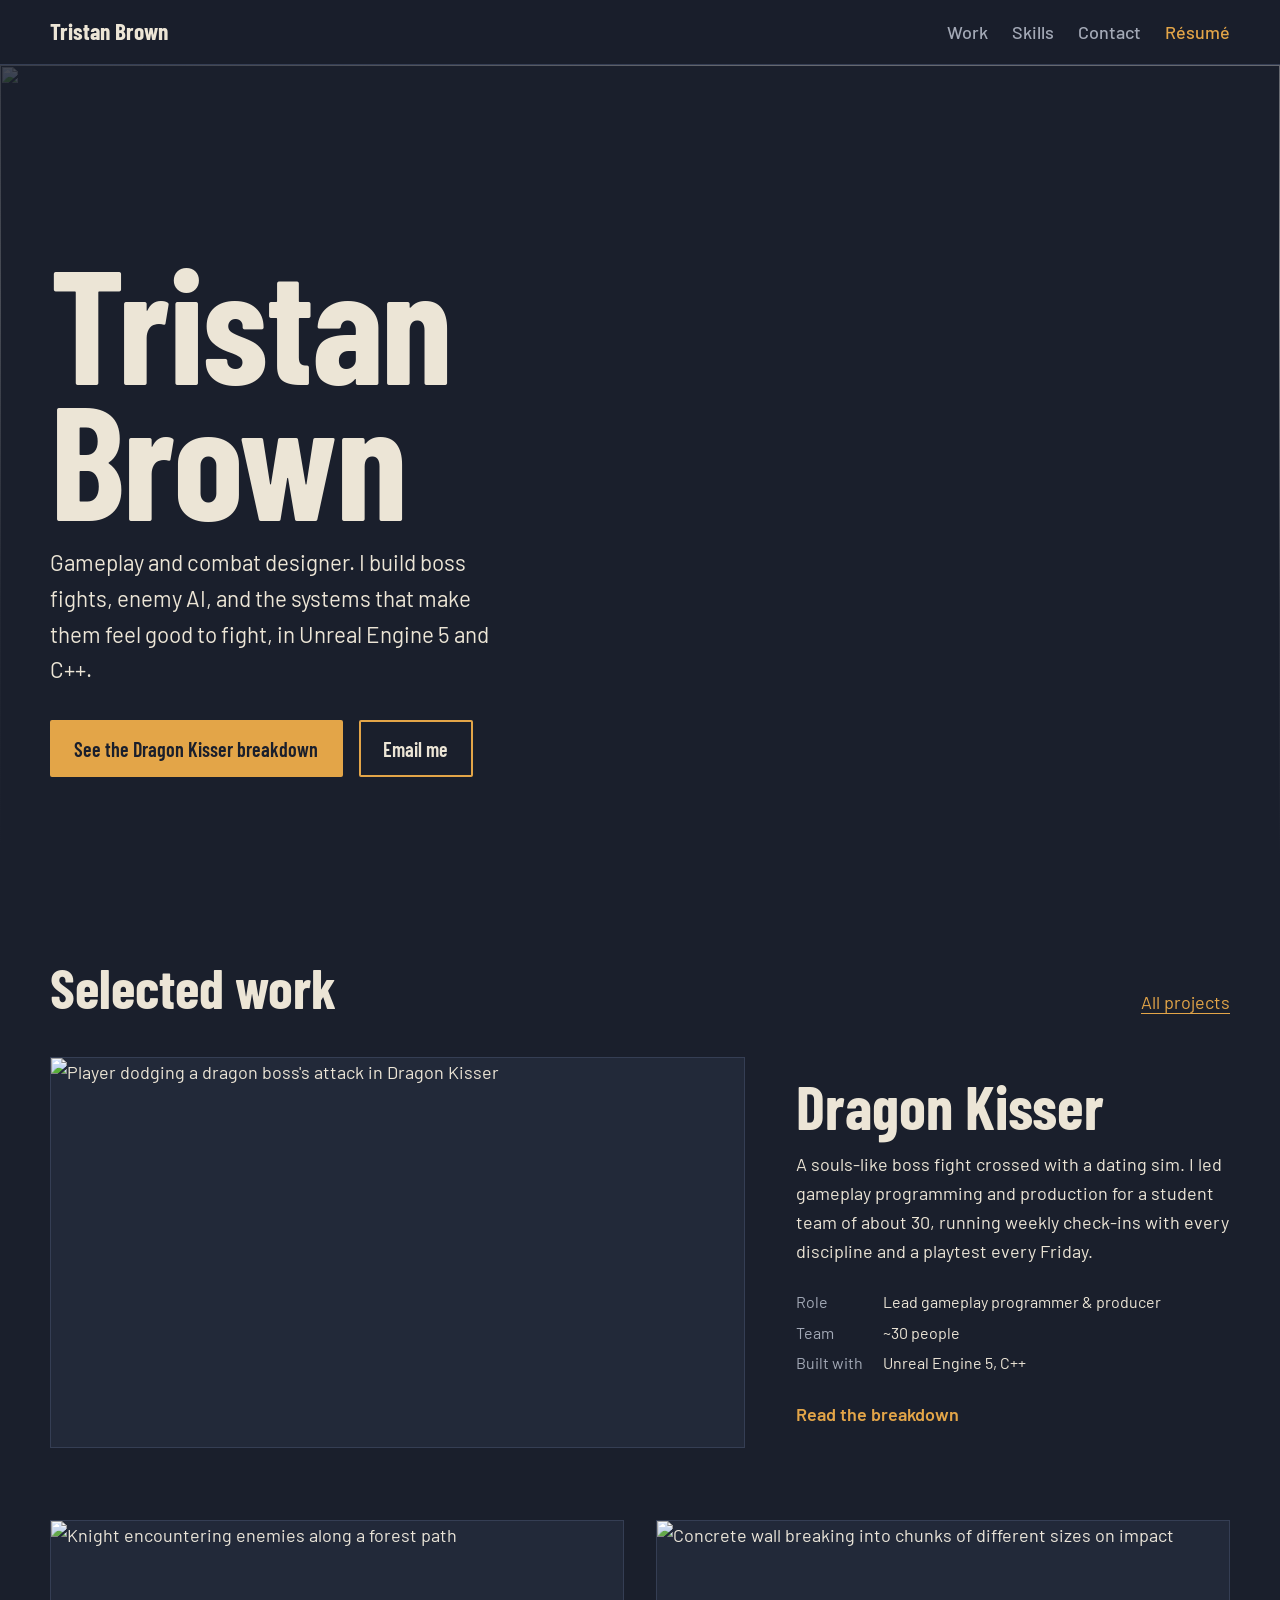
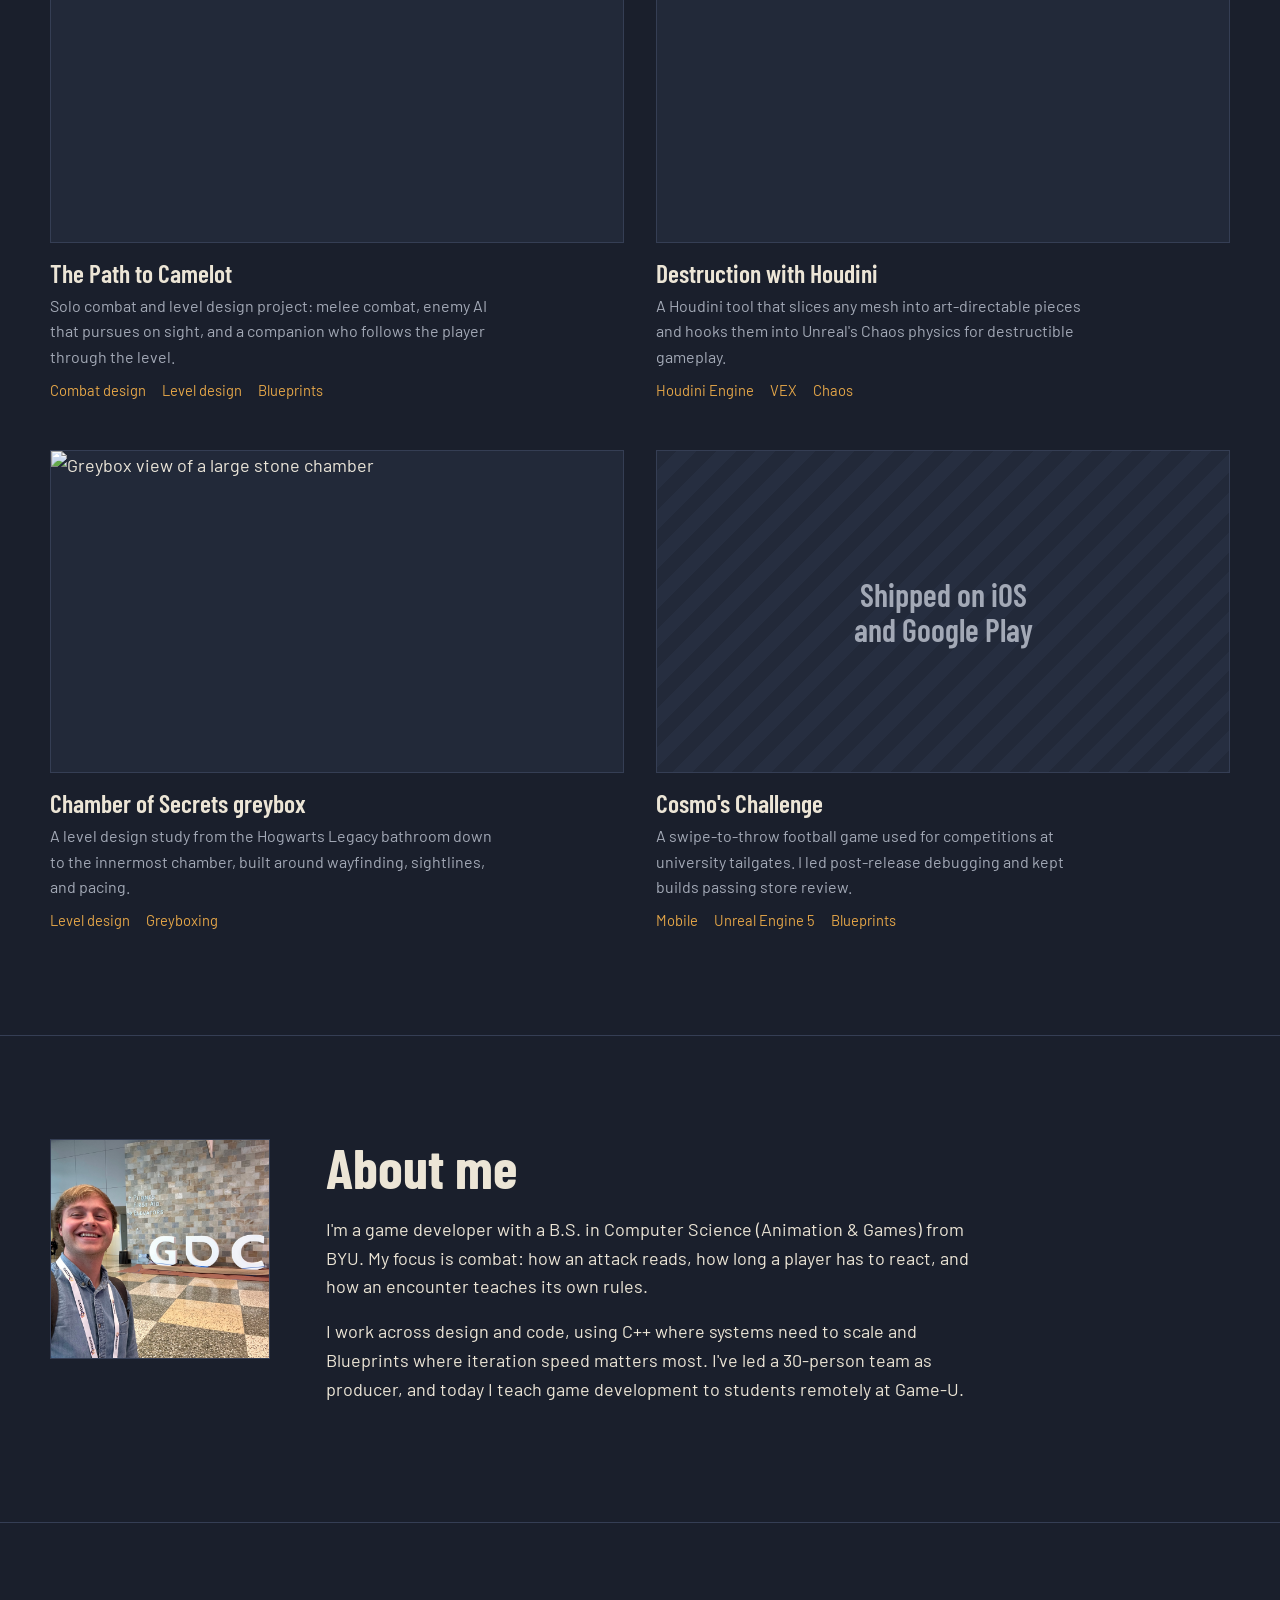
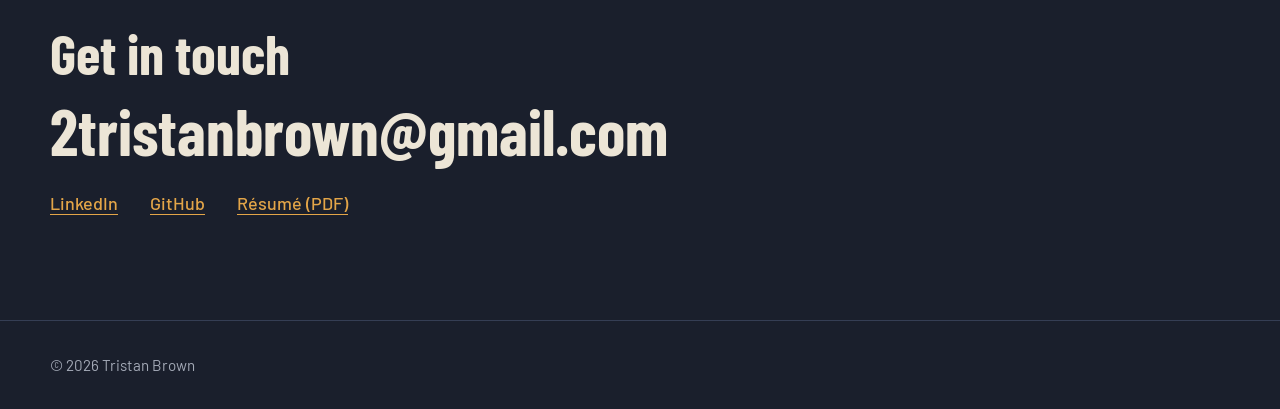
==== commit 7fbecd1b: "reworking style" ====
--- a/index.html
+++ b/index.html
@@ -3,210 +3,145 @@
 <head>
     <meta charset="UTF-8">
     <meta name="viewport" content="width=device-width, initial-scale=1.0">
-    <title>Tristan Brown - Game Developer</title>
-    <style>
-        * { margin: 0; padding: 0; box-sizing: border-box; }
+    <title>Tristan Brown — Gameplay & Combat Designer</title>
+    <meta name="description" content="Gameplay and combat designer building boss fights, enemy AI, and gameplay systems in Unreal Engine 5 and C++.">
 
-        body {
-            font-family: -apple-system, BlinkMacSystemFont, 'Segoe UI', Roboto, Oxygen, Ubuntu, Cantarell, sans-serif;
-            line-height: 1.6;
-            color: #333;
-        }
+    <meta property="og:title" content="Tristan Brown — Gameplay & Combat Designer">
+    <meta property="og:description" content="Boss fights, enemy AI, and combat systems in Unreal Engine 5.">
+    <meta property="og:type" content="website">
+    <meta property="og:url" content="https://tristan-brown1.github.io/">
+    <meta property="og:image" content="https://tristan-brown1.github.io/media/og-image.jpg">
+    <meta name="twitter:card" content="summary_large_image">
 
-        header {
-            background: linear-gradient(135deg, #667eea 0%, #764ba2 100%);
-            color: white;
-            padding: 4rem 2rem;
-            text-align: center;
-        }
-        header h1 { font-size: 2.5rem; margin-bottom: 0.5rem; }
-        header p { font-size: 1.2rem; opacity: 0.9; }
-
-        nav {
-            background: #fff;
-            padding: 1rem 2rem;
-            box-shadow: 0 2px 5px rgba(0,0,0,0.1);
-            position: sticky;
-            top: 0;
-            z-index: 100;
-        }
-        nav ul { list-style: none; display: flex; justify-content: center; gap: 2rem; }
-        nav a { color: #667eea; text-decoration: none; font-weight: 500; transition: color 0.3s; }
-        nav a:hover { color: #764ba2; }
-        nav a.active { color: #764ba2; border-bottom: 2px solid #764ba2; padding-bottom: 2px; }
-
-        main { max-width: 1200px; margin: 0 auto; padding: 2rem; }
-        section { margin: 4rem 0; }
-        h2 { font-size: 2rem; margin-bottom: 1.5rem; color: #667eea; }
-
-        .about-content {
-            display: grid;
-            grid-template-columns: 1fr 2fr;
-            gap: 2rem;
-            align-items: center;
-        }
-        .profile-image {
-            width: 200px;
-            height: 200px;
-            border-radius: 50%;
-            object-fit: cover;
-            margin: 0 auto;
-            display: block;
-        }
-
-        /* Projects preview on homepage */
-        .projects-grid {
-            display: grid;
-            grid-template-columns: repeat(auto-fit, minmax(280px, 1fr));
-            gap: 2rem;
-        }
-        .project-card {
-            background: white;
-            border-radius: 8px;
-            padding: 1.5rem;
-            box-shadow: 0 4px 6px rgba(0,0,0,0.1);
-            transition: transform 0.3s, box-shadow 0.3s;
-            text-decoration: none;
-            color: inherit;
-            display: block;
-            cursor: pointer;
-        }
-        .project-card:hover {
-            transform: translateY(-5px);
-            box-shadow: 0 6px 12px rgba(0,0,0,0.15);
-        }
-        .project-card h3 { color: #667eea; margin-bottom: 0.5rem; }
-        .project-card p { color: #666; margin-bottom: 1rem; }
-        .project-tags { display: flex; gap: 0.5rem; flex-wrap: wrap; }
-        .tag {
-            background: #e0e7ff;
-            color: #667eea;
-            padding: 0.25rem 0.75rem;
-            border-radius: 15px;
-            font-size: 0.85rem;
-        }
-
-        .view-all-btn {
-            display: block;
-            width: fit-content;
-            margin: 2rem auto 0;
-            background: #667eea;
-            color: white;
-            padding: 0.75rem 2rem;
-            border-radius: 5px;
-            text-decoration: none;
-            transition: background 0.3s;
-            text-align: center;
-        }
-        .view-all-btn:hover { background: #764ba2; }
-
-        .contact-links { display: flex; gap: 1.5rem; justify-content: center; flex-wrap: wrap; }
-        .contact-btn {
-            background: #667eea;
-            color: white;
-            padding: 0.75rem 1.5rem;
-            border-radius: 5px;
-            text-decoration: none;
-            transition: background 0.3s;
-        }
-        .contact-btn:hover { background: #764ba2; }
-
-        footer {
-            background: #2d3748;
-            color: white;
-            text-align: center;
-            padding: 2rem;
-            margin-top: 4rem;
-        }
-
-        @media (max-width: 768px) {
-            .about-content { grid-template-columns: 1fr; }
-            nav ul { flex-direction: column; gap: 1rem; }
-            header h1 { font-size: 2rem; }
-        }
-    </style>
+    <link rel="icon" href="data:image/svg+xml,<svg xmlns='http://www.w3.org/2000/svg' viewBox='0 0 100 100'><text y='.9em' font-size='90'>⚔️</text></svg>">
+    <link rel="preconnect" href="https://fonts.googleapis.com">
+    <link rel="preconnect" href="https://fonts.gstatic.com" crossorigin>
+    <link href="https://fonts.googleapis.com/css2?family=Barlow+Condensed:wght@600;700&family=Barlow:wght@400;500;600&display=swap" rel="stylesheet">
+    <link rel="stylesheet" href="styles.css">
 </head>
 <body>
-    <header>
-        <h1>Tristan Brown</h1>
-        <p>Game Design | Game Programming | Project Management</p>
-    </header>
+    <a class="skip" href="#main">Skip to content</a>
 
-    <nav>
-        <ul>
-            <li><a href="index.html" class="active">About Me</a></li>
-            <li><a href="projects.html">My Projects</a></li>
-            <li><a href="skills.html">Languages/Skills</a></li>
-            <li><a href="contact.html">Contact Info</a></li>
-        </ul>
+    <nav class="site-nav" aria-label="Main">
+        <div class="wrap">
+            <a class="brand" href="index.html">Tristan Brown</a>
+            <ul>
+                <li><a href="projects.html">Work</a></li>
+                <li><a href="skills.html">Skills</a></li>
+                <li><a href="#contact">Contact</a></li>
+                <!-- Add your résumé to the repo root as resume.pdf -->
+                <li><a class="resume" href="resume.pdf" target="_blank" rel="noopener">Résumé</a></li>
+            </ul>
+        </div>
     </nav>
 
-    <main>
-        <section id="about">
-            <h2>About Me</h2>
-            <div class="about-content">
-                <img src="media/profile_pic.jpg" alt="Tristan Brown" class="profile-image">
-                <div>
-                    <p>Gameplay Designer & Programmer with hands-on experience in Unreal Engine 5, specializing in player-focused gameplay, combat systems, and AI behaviors. Focused on building responsive combat, engaging encounters, and cohesive gameplay experiences using C++ and Blueprints. Experienced in leading cross-disciplinary teams, driving iteration through playtesting, and refining systems to improve pacing, difficulty, and overall player experience. Passionate about creating memorable gameplay and delivering polished, immersive games.</p>
+    <main id="main">
+        <header class="hero">
+            <div class="hero-media">
+                <!-- swapping this for an export of a 15–30s reel as MP4 and swap this img for:
+                     <video src="media/reel.mp4" poster="media/reel-poster.jpg" autoplay loop muted playsinline></video> -->
+                <img src="media/March_2026.gif" alt="">
+            </div>
+            <div class="wrap hero-copy">
+                <h1>Tristan<br>Brown</h1>
+                <p class="pitch">Gameplay and combat designer. I build boss fights, enemy AI, and the systems that make them feel good to fight, in Unreal Engine 5 and C++.</p>
+                <div class="actions">
+                    <a class="btn btn-primary" href="project-dragon-kisser.html">See the Dragon Kisser breakdown</a>
+                    <a class="btn btn-ghost" href="mailto:2tristanbrown@gmail.com">Email me</a>
+                </div>
+            </div>
+        </header>
+
+        <section class="section" id="work" aria-labelledby="work-title">
+            <div class="wrap">
+                <div class="section-head">
+                    <h2 id="work-title">Selected work</h2>
+                    <a class="text-link" href="projects.html">All projects</a>
+                </div>
+
+                <a class="featured" href="project-dragon-kisser.html">
+                    <div class="featured-media">
+                        <img src="media/March_2026.gif" alt="Player dodging a dragon boss's attack in Dragon Kisser" loading="lazy">
+                    </div>
+                    <div>
+                        <h3>Dragon Kisser</h3>
+                        <p>A souls-like boss fight crossed with a dating sim. I led gameplay programming and production for a student team of about 30, running weekly check-ins with every discipline and a playtest every Friday.</p>
+                        <dl class="facts">
+                            <dt>Role</dt><dd>Lead gameplay programmer & producer</dd>
+                            <dt>Team</dt><dd>~30 people</dd>
+                            <dt>Built with</dt><dd>Unreal Engine 5, C++</dd>
+                        </dl>
+                        <span class="more">Read the breakdown</span>
+                    </div>
+                </a>
+
+                <div class="work-grid">
+                    <a class="work-item" href="project-camelot.html">
+                        <div class="work-thumb">
+                            <img src="media/camelot-2.gif" alt="Knight encountering enemies along a forest path" loading="lazy">
+                        </div>
+                        <h3>The Path to Camelot</h3>
+                        <p>Solo combat and level design project: melee combat, enemy AI that pursues on sight, and a companion who follows the player through the level.</p>
+                        <ul class="tags"><li>Combat design</li><li>Level design</li><li>Blueprints</li></ul>
+                    </a>
+
+                    <a class="work-item" href="project-destruction.html">
+                        <div class="work-thumb">
+                            <img src="media/destruction-2.gif" alt="Concrete wall breaking into chunks of different sizes on impact" loading="lazy">
+                        </div>
+                        <h3>Destruction with Houdini</h3>
+                        <p>A Houdini tool that slices any mesh into art-directable pieces and hooks them into Unreal's Chaos physics for destructible gameplay.</p>
+                        <ul class="tags"><li>Houdini Engine</li><li>VEX</li><li>Chaos</li></ul>
+                    </a>
+
+                    <a class="work-item" href="project-chamber.html">
+                        <div class="work-thumb">
+                            <img src="https://img.youtube.com/vi/Yq8lm5_wL34/hqdefault.jpg" alt="Greybox view of a large stone chamber" loading="lazy">
+                        </div>
+                        <h3>Chamber of Secrets greybox</h3>
+                        <p>A level design study from the Hogwarts Legacy bathroom down to the innermost chamber, built around wayfinding, sightlines, and pacing.</p>
+                        <ul class="tags"><li>Level design</li><li>Greyboxing</li></ul>
+                    </a>
+
+                    <a class="work-item" href="project-cosmo.html">
+                        <div class="work-thumb">
+                            <!-- Swap for a gameplay screenshot when i have one: <img src="media/cosmo-1.jpg" alt="..."> -->
+                            <div class="thumb-type">Shipped on iOS<br>and Google Play</div>
+                        </div>
+                        <h3>Cosmo's Challenge</h3>
+                        <p>A swipe-to-throw football game used for competitions at university tailgates. I led post-release debugging and kept builds passing store review.</p>
+                        <ul class="tags"><li>Mobile</li><li>Unreal Engine 5</li><li>Blueprints</li></ul>
+                    </a>
                 </div>
             </div>
         </section>
 
-        <section id="projects">
-            <h2>Featured Projects</h2>
-            <div class="projects-grid">
-                <a href="project-dragon-kisser.html" class="project-card">
-                    <h3>Dragon Kisser</h3>
-                    <p>Souls-like boss fight meets dating sim student project in Unreal Engine 5.</p>
-                    <div class="project-tags">
-                        <span class="tag">Prototyping</span>
-                        <span class="tag">C++</span>
-                        <span class="tag">Unreal Engine 5</span>
-                    </div>
-                </a>
-                <a href="project-camelot.html" class="project-card">
-                    <h3>The Path to Camelot</h3>
-                    <p>A combat and level design student project built in Unreal Engine 5 using Blueprints.</p>
-                    <div class="project-tags">
-                        <span class="tag">Unreal Engine 5</span>
-                        <span class="tag">Blueprints</span>
-                        <span class="tag">Combat Design</span>
-                    </div>
-                </a>
-                <a href="project-chamber.html" class="project-card">
-                    <h3>Chamber of Secrets Greybox</h3>
-                    <p>Greyboxed level spanning from the Hogwarts Legacy bathroom to the innermost room of the Chamber of Secrets from the films.</p>
-                    <div class="project-tags">
-                        <span class="tag">Level Design</span>
-                        <span class="tag">Unreal Engine 5</span>
-                        <span class="tag">Prototyping</span>
-                    </div>
-                </a>
-                <a href="project-cosmo.html" class="project-card">
-                    <h3>Cosmo's Challenge</h3>
-                    <p>Unreal Engine 5 mobile game used to collect data for University tailgate events.</p>
-                    <div class="project-tags">
-                        <span class="tag">Mobile Development</span>
-                        <span class="tag">Blueprints</span>
-                        <span class="tag">Unreal Engine 5</span>
-                    </div>
-                </a>
+        <section class="section" id="about" aria-labelledby="about-title">
+            <div class="wrap about">
+                <img src="media/profile_pic.jpg" alt="Tristan Brown">
+                <div>
+                    <h2 id="about-title">About me</h2>
+                    <p>I'm a game developer with a B.S. in Computer Science (Animation & Games) from BYU. My focus is combat: how an attack reads, how long a player has to react, and how an encounter teaches its own rules.</p>
+                    <p>I work across design and code, using C++ where systems need to scale and Blueprints where iteration speed matters most. I've led a 30-person team as producer, and today I teach game development to students remotely at Game-U.</p>
+                </div>
             </div>
-            <a href="projects.html" class="view-all-btn">View All Projects →</a>
         </section>
 
-        <section id="contact">
-            <h2>Get In Touch</h2>
-            <div class="contact-links">
-                <a href="mailto:2tristanbrown@gmail.com" class="contact-btn">Email Me</a>
-                <a href="https://github.com/tristan-brown1" class="contact-btn" target="_blank">GitHub</a>
-                <a href="https://www.linkedin.com/in/tristan-brown-406975284/" class="contact-btn" target="_blank">LinkedIn</a>
+        <section class="section" id="contact" aria-labelledby="contact-title">
+            <div class="wrap">
+                <h2 id="contact-title">Get in touch</h2>
+                <a class="big-link" href="mailto:2tristanbrown@gmail.com">2tristanbrown@gmail.com</a>
+                <ul class="contact-links">
+                    <li><a class="text-link" href="https://www.linkedin.com/in/tristan-brown-406975284/" target="_blank" rel="noopener">LinkedIn</a></li>
+                    <li><a class="text-link" href="https://github.com/tristan-brown1" target="_blank" rel="noopener">GitHub</a></li>
+                    <li><a class="text-link" href="resume.pdf" target="_blank" rel="noopener">Résumé (PDF)</a></li>
+                </ul>
             </div>
         </section>
     </main>
 
-    <footer>
-        <p>&copy; 2026 Tristan Brown. All rights reserved.</p>
+    <footer class="site-footer">
+        <div class="wrap">&copy; 2026 Tristan Brown</div>
     </footer>
 </body>
 </html>
--- a/styles.css
+++ b/styles.css
@@ -0,0 +1,345 @@
+/* ==========================================================
+   Tristan Brown — portfolio styles
+   Shared by every page. Change a token here and the whole site follows.
+   ========================================================== */
+
+:root {
+  /* Palette: dusk stone + candlelight */
+  --bg: #1a1f2c;        /* dusk stone */
+  --surface: #222939;   /* raised stone */
+  --line: #353e54;      /* mortar */
+  --bone: #ece5d6;      /* primary text */
+  --muted: #a3a9b6;     /* secondary text */
+  --ember: #e3a548;     /* accent: links, buttons, windup frames */
+  --hit: #d9485f;       /* active frames only */
+  --recover: #5d6c8e;   /* recovery frames only */
+
+  --display: "Barlow Condensed", "Arial Narrow", "Roboto Condensed", sans-serif;
+  --body: "Barlow", system-ui, -apple-system, "Segoe UI", Roboto, sans-serif;
+
+  --measure: 66ch;
+  --wrap: 1180px;
+}
+
+*, *::before, *::after { box-sizing: border-box; margin: 0; padding: 0; }
+
+html { scroll-behavior: smooth; scroll-padding-top: 5rem; }
+
+body {
+  background: var(--bg);
+  color: var(--bone);
+  font-family: var(--body);
+  font-size: 1.125rem;
+  line-height: 1.6;
+  -webkit-font-smoothing: antialiased;
+}
+
+img, video { max-width: 100%; display: block; }
+a { color: inherit; }
+:focus-visible { outline: 2px solid var(--ember); outline-offset: 3px; }
+
+.wrap { width: min(100% - 2.5rem, var(--wrap)); margin-inline: auto; }
+
+.sr-only {
+  position: absolute; width: 1px; height: 1px; overflow: hidden;
+  clip: rect(0 0 0 0); white-space: nowrap;
+}
+.skip { position: absolute; left: -999px; top: 1rem; z-index: 200; }
+.skip:focus { left: 1rem; background: var(--ember); color: var(--bg); padding: .5rem 1rem; }
+
+/* ---------- Type ---------- */
+h1, h2, h3 { font-family: var(--display); font-weight: 700; }
+h2 { font-size: clamp(2.2rem, 5vw, 3.5rem); line-height: 1; }
+h3 { font-size: 1.6rem; font-weight: 600; line-height: 1.1; }
+.muted { color: var(--muted); }
+.text-link {
+  color: var(--ember);
+  text-decoration: underline;
+  text-underline-offset: .2em;
+  text-decoration-thickness: 1px;
+}
+.text-link:hover { text-decoration-thickness: 2px; }
+
+/* ---------- Nav ---------- */
+.site-nav {
+  position: sticky; top: 0; z-index: 100;
+  background: rgba(26, 31, 44, .9);
+  backdrop-filter: blur(8px);
+  -webkit-backdrop-filter: blur(8px);
+  border-bottom: 1px solid var(--line);
+}
+.site-nav .wrap {
+  display: flex; align-items: center; justify-content: space-between;
+  gap: .5rem 1.5rem; min-height: 4rem; flex-wrap: wrap; padding-block: .5rem;
+}
+.brand {
+  font-family: var(--display); font-weight: 700; font-size: 1.45rem;
+  text-decoration: none;
+}
+.site-nav ul { list-style: none; display: flex; gap: 1.5rem; flex-wrap: wrap; }
+.site-nav ul a { text-decoration: none; color: var(--muted); font-weight: 500; }
+.site-nav ul a:hover,
+.site-nav ul a[aria-current="page"] { color: var(--bone); }
+.site-nav ul a.resume { color: var(--ember); }
+
+/* ---------- Buttons ---------- */
+.actions { display: flex; gap: 1rem; flex-wrap: wrap; margin-top: 2rem; }
+.btn {
+  display: inline-block;
+  font-family: var(--display); font-weight: 600; font-size: 1.25rem;
+  padding: .65rem 1.4rem;
+  border: 2px solid var(--ember); border-radius: 2px;
+  text-decoration: none;
+  transition: background-color .2s;
+}
+.btn-primary { background: var(--ember); color: var(--bg); }
+.btn-primary:hover { background: #f0b95e; border-color: #f0b95e; }
+.btn-ghost { color: var(--bone); }
+.btn-ghost:hover { background: rgba(227, 165, 72, .14); }
+
+/* ---------- Home: hero ---------- */
+.hero {
+  position: relative; isolation: isolate; overflow: hidden;
+  min-height: min(88vh, 820px);
+  display: grid; align-items: end;
+}
+.hero-media { position: absolute; inset: 0; z-index: -2; }
+.hero-media img, .hero-media video { width: 100%; height: 100%; object-fit: cover; }
+.hero::after {
+  content: ""; position: absolute; inset: 0; z-index: -1;
+  background:
+    linear-gradient(to top, var(--bg) 0%, rgba(26,31,44,.88) 32%, rgba(26,31,44,.3) 70%, rgba(26,31,44,.55) 100%),
+    linear-gradient(to right, rgba(26,31,44,.6) 0%, transparent 60%);
+}
+.hero-copy { padding-block: 5rem; }
+.hero h1 {
+  font-size: clamp(4rem, 13vw, 10rem);
+  line-height: .85;
+  letter-spacing: -.01em;
+}
+.hero .pitch {
+  max-width: 36ch;
+  font-size: clamp(1.15rem, 2vw, 1.4rem);
+  margin-top: 1.25rem;
+}
+
+/* The one load moment: the name lands like a diagonal strike */
+@media (prefers-reduced-motion: no-preference) {
+  .hero h1 { animation: slash .55s cubic-bezier(.2, .8, .2, 1) .15s both; }
+  .hero .pitch, .hero .actions { animation: settle .6s ease-out .6s both; }
+}
+@keyframes slash {
+  from { clip-path: polygon(0 0, 0 0, -25% 100%, -25% 100%); }
+  to   { clip-path: polygon(0 0, 125% 0, 100% 100%, -25% 100%); }
+}
+@keyframes settle { from { opacity: 0; } }
+
+/* ---------- Sections ---------- */
+.section { padding-block: clamp(4rem, 8vw, 7rem); }
+.section + .section { border-top: 1px solid var(--line); }
+.section-head {
+  display: flex; justify-content: space-between; align-items: baseline;
+  gap: 1rem; flex-wrap: wrap; margin-bottom: 2.5rem;
+}
+
+/* ---------- Featured project ---------- */
+.featured {
+  display: grid; grid-template-columns: 1.6fr 1fr;
+  gap: clamp(1.5rem, 4vw, 3.5rem); align-items: center;
+  text-decoration: none;
+}
+.featured-media {
+  aspect-ratio: 16 / 9; overflow: hidden;
+  background: var(--surface); border: 1px solid var(--line);
+}
+.featured-media img { width: 100%; height: 100%; object-fit: cover; transition: transform .5s; }
+.featured:hover .featured-media img { transform: scale(1.03); }
+.featured h3 { font-size: clamp(2.6rem, 5vw, 3.8rem); font-weight: 700; line-height: .95; }
+.featured:hover h3 { color: var(--ember); }
+.featured p { margin-top: 1rem; }
+.featured .more { display: inline-block; margin-top: 1.5rem; color: var(--ember); font-weight: 600; }
+
+.facts {
+  display: grid; grid-template-columns: auto 1fr;
+  gap: .3rem 1.25rem; margin-top: 1.5rem; font-size: 1rem;
+}
+.facts dt { color: var(--muted); }
+
+/* ---------- Work grid ---------- */
+.work-grid {
+  display: grid; grid-template-columns: repeat(2, 1fr);
+  gap: 3rem 2rem; margin-top: 4.5rem;
+}
+.work-item { display: block; text-decoration: none; }
+.work-thumb {
+  aspect-ratio: 16 / 9; overflow: hidden; margin-bottom: 1rem;
+  background: var(--surface); border: 1px solid var(--line);
+}
+.work-thumb img { width: 100%; height: 100%; object-fit: cover; filter: saturate(.8); transition: filter .3s; }
+.work-item:hover .work-thumb img { filter: saturate(1.1); }
+.work-item h3 { margin-bottom: .35rem; }
+.work-item:hover h3 { color: var(--ember); }
+.work-item p { color: var(--muted); font-size: 1rem; max-width: 50ch; }
+
+.thumb-type {
+  height: 100%; display: grid; place-items: center; text-align: center; padding: 1rem;
+  background: repeating-linear-gradient(135deg, var(--surface) 0 14px, #262e40 14px 28px);
+  font-family: var(--display); font-weight: 600; font-size: clamp(1.4rem, 3vw, 2rem);
+  color: var(--muted); line-height: 1.1;
+}
+
+.tags {
+  list-style: none; display: flex; flex-wrap: wrap; gap: .25rem 1rem;
+  margin-top: .6rem; font-size: .92rem; color: var(--ember);
+}
+
+/* ---------- About ---------- */
+.about { display: grid; grid-template-columns: 220px 1fr; gap: clamp(1.5rem, 5vw, 3.5rem); align-items: start; }
+.about img { width: 220px; aspect-ratio: 1; object-fit: cover; border: 1px solid var(--line); }
+.about h2 { margin-bottom: 1.25rem; }
+.about p { max-width: var(--measure); margin-bottom: 1rem; }
+
+/* ---------- Contact ---------- */
+.big-link {
+  display: inline-block; margin-top: 1rem;
+  font-family: var(--display); font-weight: 700;
+  font-size: clamp(1.8rem, 6vw, 4rem); line-height: 1.05;
+  text-decoration: none; overflow-wrap: anywhere;
+}
+.big-link:hover { color: var(--ember); }
+.contact-links { list-style: none; display: flex; gap: 2rem; flex-wrap: wrap; margin-top: 1.5rem; font-weight: 500; }
+
+.site-footer {
+  border-top: 1px solid var(--line);
+  padding-block: 2rem; color: var(--muted); font-size: .95rem;
+}
+
+/* ==========================================================
+   Case study pages
+   ========================================================== */
+.back { display: inline-block; margin-top: 2.5rem; color: var(--muted); text-decoration: none; }
+.back:hover { color: var(--bone); }
+
+.cs-head { padding-block: 1.5rem 2.5rem; }
+.cs-head h1 { font-size: clamp(3.5rem, 11vw, 8rem); line-height: .88; }
+.cs-head .lede { font-size: clamp(1.2rem, 2vw, 1.4rem); max-width: 42ch; margin-top: 1.25rem; }
+
+.cs-facts {
+  display: grid; grid-template-columns: repeat(4, 1fr); gap: 1.5rem;
+  border-block: 1px solid var(--line); padding-block: 1.25rem; margin-top: 2.5rem;
+}
+.cs-facts dt { color: var(--muted); font-size: .95rem; }
+.cs-facts dd { font-family: var(--display); font-weight: 600; font-size: 1.35rem; line-height: 1.2; }
+
+.cs-hero { aspect-ratio: 16 / 9; overflow: hidden; border: 1px solid var(--line); background: var(--surface); }
+.cs-hero img, .cs-hero video { width: 100%; height: 100%; object-fit: cover; }
+
+.cs-section { padding-block: clamp(3rem, 7vw, 5.5rem); }
+.cs-section + .cs-section { border-top: 1px solid var(--line); }
+.prose { max-width: var(--measure); }
+.prose h2 { margin-bottom: 1.25rem; }
+.prose p { margin-bottom: 1.1rem; }
+
+figure figcaption { color: var(--muted); font-size: .95rem; margin-top: .6rem; }
+.compare { display: grid; grid-template-columns: 1fr 1fr; gap: 1.5rem; margin-top: 2rem; }
+.compare img, .gallery img {
+  width: 100%; aspect-ratio: 16 / 9; object-fit: cover; border: 1px solid var(--line);
+}
+.gallery { display: grid; grid-template-columns: 1fr 1fr; gap: 1.5rem; margin-top: 2rem; }
+
+/* Visible reminder for content Tristan still needs to fill in. Delete once replaced. */
+.todo {
+  border: 1px dashed var(--ember); color: var(--ember);
+  padding: .75rem 1rem; margin-block: 1.5rem; max-width: var(--measure); font-size: .95rem;
+}
+
+/* ---------- Frame data chart ---------- */
+.frame-legend { list-style: none; display: flex; flex-wrap: wrap; gap: .5rem 1.5rem; margin-top: 2rem; font-size: .95rem; }
+.frame-legend li { display: flex; align-items: center; gap: .5rem; }
+.swatch { width: .9rem; height: .9rem; display: inline-block; }
+.swatch.windup, .seg.windup { background: var(--ember); }
+.swatch.active, .seg.active { background: var(--hit); }
+.swatch.recovery, .seg.recovery { background: var(--recover); }
+
+.frames { margin-top: 2rem; --max: 90; }
+.ruler {
+  position: relative; height: 1.6rem; margin-bottom: .5rem;
+  font-size: .8rem; color: var(--muted);
+  background: repeating-linear-gradient(to right, var(--line) 0 1px, transparent 1px calc(100% / 9)) bottom / 100% 6px no-repeat;
+}
+.ruler span { position: absolute; top: 0; transform: translateX(-50%); white-space: nowrap; }
+.ruler span:first-child { transform: none; }
+.ruler span:last-child { transform: translateX(-100%); }
+
+.attack { padding-block: 1.25rem; border-top: 1px solid var(--line); }
+.attack-head { display: flex; justify-content: space-between; align-items: baseline; gap: 1rem; flex-wrap: wrap; margin-bottom: .6rem; }
+.attack-head h3 { font-size: 1.4rem; }
+.attack-head span { color: var(--muted); font-size: .95rem; }
+.bar { display: flex; height: 2rem; width: calc(var(--total) / var(--max) * 100%); }
+.seg {
+  flex: var(--f) 0 0; min-width: 2ch;
+  display: grid; place-items: center;
+  font-size: .85rem; font-weight: 600; color: var(--bg);
+}
+.seg.recovery { color: var(--bone); }
+.attack p { color: var(--muted); font-size: 1rem; margin-top: .6rem; max-width: var(--measure); }
+
+/* ---------- Next project ---------- */
+.next { display: grid; grid-template-columns: 1fr 1.2fr; gap: 2rem; align-items: center; text-decoration: none; }
+.next .work-thumb { margin: 0; }
+.next h2 { margin-top: .25rem; }
+.next:hover h2 { color: var(--ember); }
+
+/* ---------- Responsive ---------- */
+@media (max-width: 860px) {
+  .featured, .work-grid, .about, .compare, .gallery, .next { grid-template-columns: 1fr; }
+  .cs-facts { grid-template-columns: 1fr 1fr; }
+  .about img { width: 160px; }
+  .hero { min-height: 80vh; }
+}
+@media (max-width: 480px) {
+  .site-nav ul { gap: 1rem; font-size: 1rem; }
+}
+@media (prefers-reduced-motion: reduce) {
+  html { scroll-behavior: auto; }
+  *, *::before, *::after { transition: none !important; animation: none !important; }
+}
+
+/* ==========================================================
+   Index pages (projects, skills, contact)
+   ========================================================== */
+.page-head { padding-block: clamp(3rem, 7vw, 5rem) 2.5rem; }
+.page-head h1 { font-size: clamp(3.5rem, 10vw, 7rem); line-height: .9; }
+.page-head p { font-size: clamp(1.15rem, 2vw, 1.3rem); max-width: 46ch; margin-top: 1rem; color: var(--muted); }
+.page-body { padding-bottom: clamp(3rem, 7vw, 5rem); }
+
+/* Skills */
+.skill-group {
+  display: grid; grid-template-columns: 1fr 2.4fr; gap: 1rem 2.5rem;
+  padding-block: 2.5rem; border-top: 1px solid var(--line);
+}
+.skill-group h2 { font-size: clamp(1.8rem, 3.5vw, 2.4rem); }
+.skill-list { display: grid; gap: 1.75rem; }
+.skill h3 { font-size: 1.45rem; margin-bottom: .2rem; }
+.skill p { color: var(--muted); max-width: var(--measure); }
+
+/* Video embeds (YouTube) */
+.video-embed { position: relative; aspect-ratio: 16 / 9; border: 1px solid var(--line); background: var(--surface); }
+.video-embed iframe { position: absolute; inset: 0; width: 100%; height: 100%; border: 0; }
+
+/* App store links */
+.stores { display: flex; gap: 1rem; flex-wrap: wrap; margin-top: 1.5rem; }
+.store-badge {
+  display: inline-flex; align-items: center; gap: .75rem;
+  padding: .65rem 1.25rem; border: 1px solid var(--line); border-radius: 2px;
+  background: var(--surface); text-decoration: none; transition: border-color .2s;
+}
+.store-badge:hover { border-color: var(--ember); }
+.store-badge svg { flex-shrink: 0; fill: var(--bone); }
+.store-badge small { display: block; font-size: .75rem; color: var(--muted); line-height: 1.2; }
+.store-badge strong { display: block; font-family: var(--display); font-size: 1.3rem; font-weight: 600; line-height: 1.1; }
+.note { color: var(--muted); font-size: 1rem; max-width: var(--measure); margin-top: 1.25rem; }
+
+@media (max-width: 860px) {
+  .skill-group { grid-template-columns: 1fr; }
+}
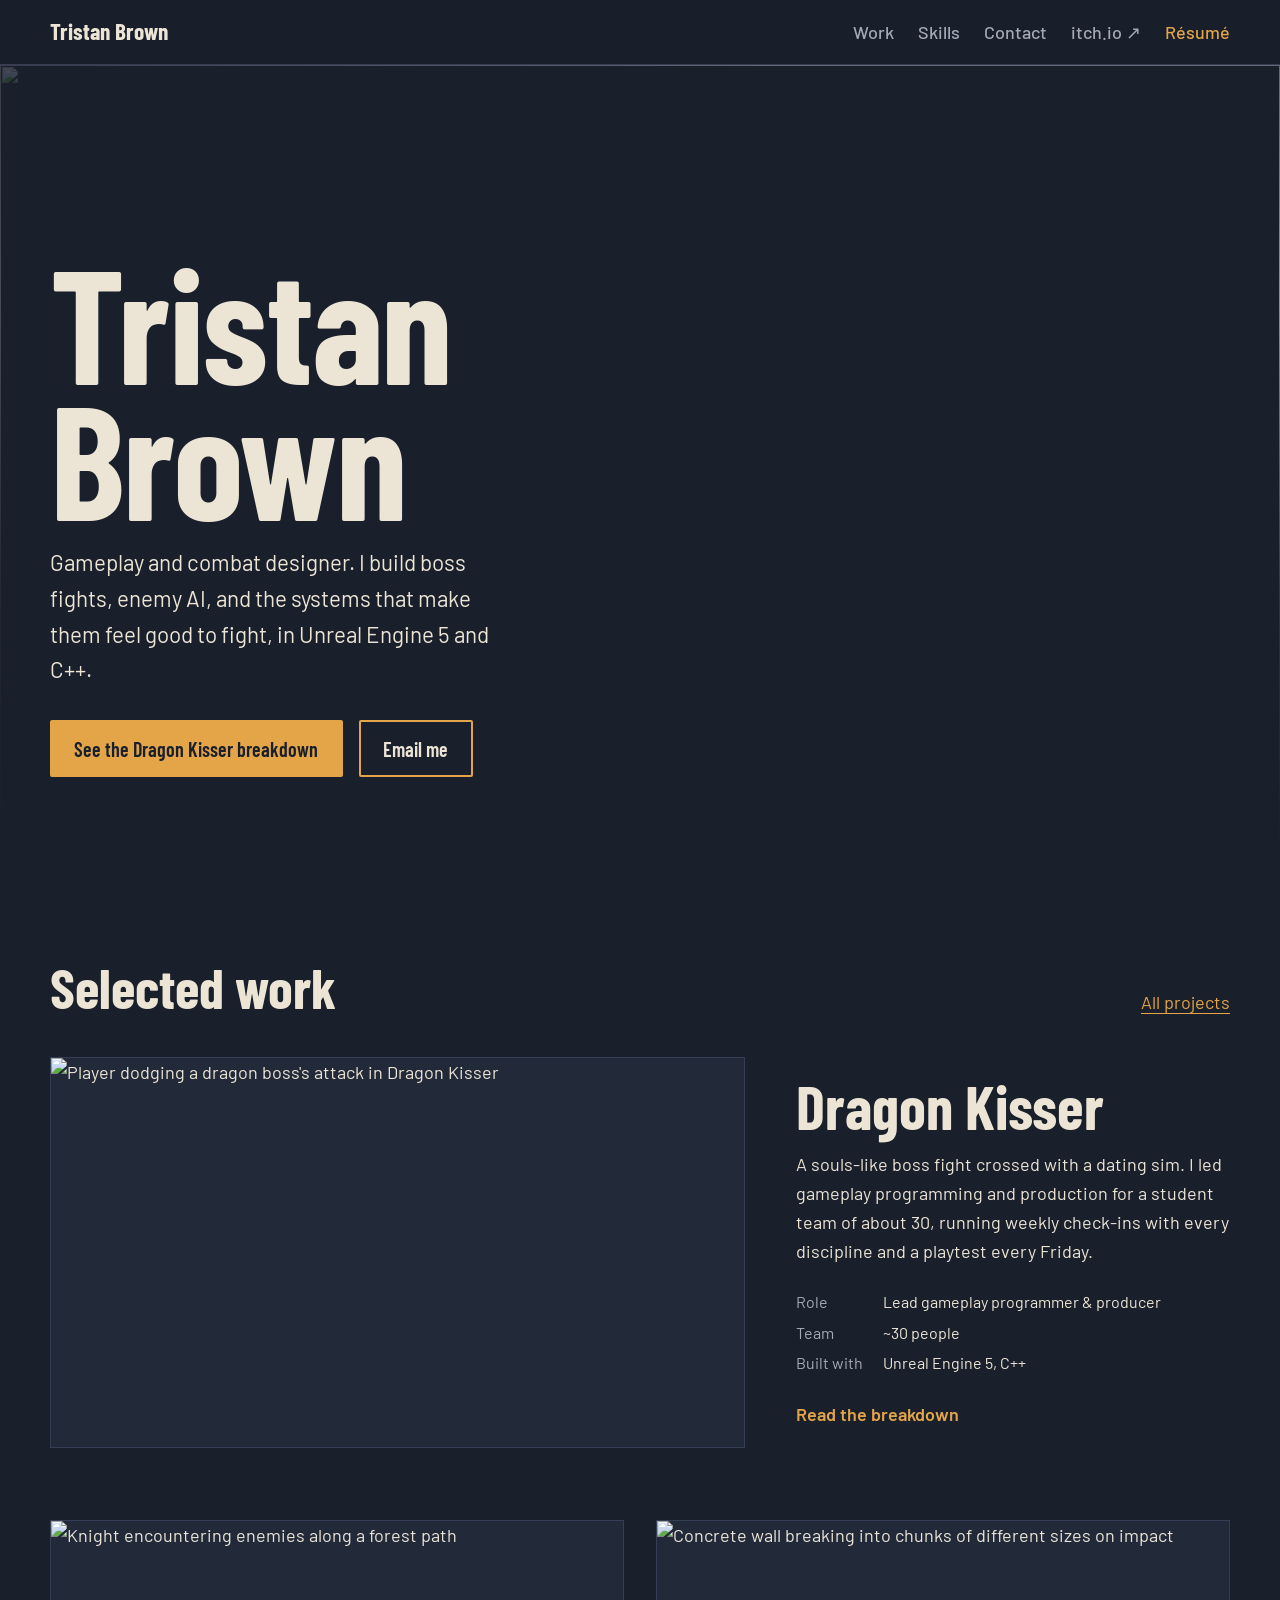
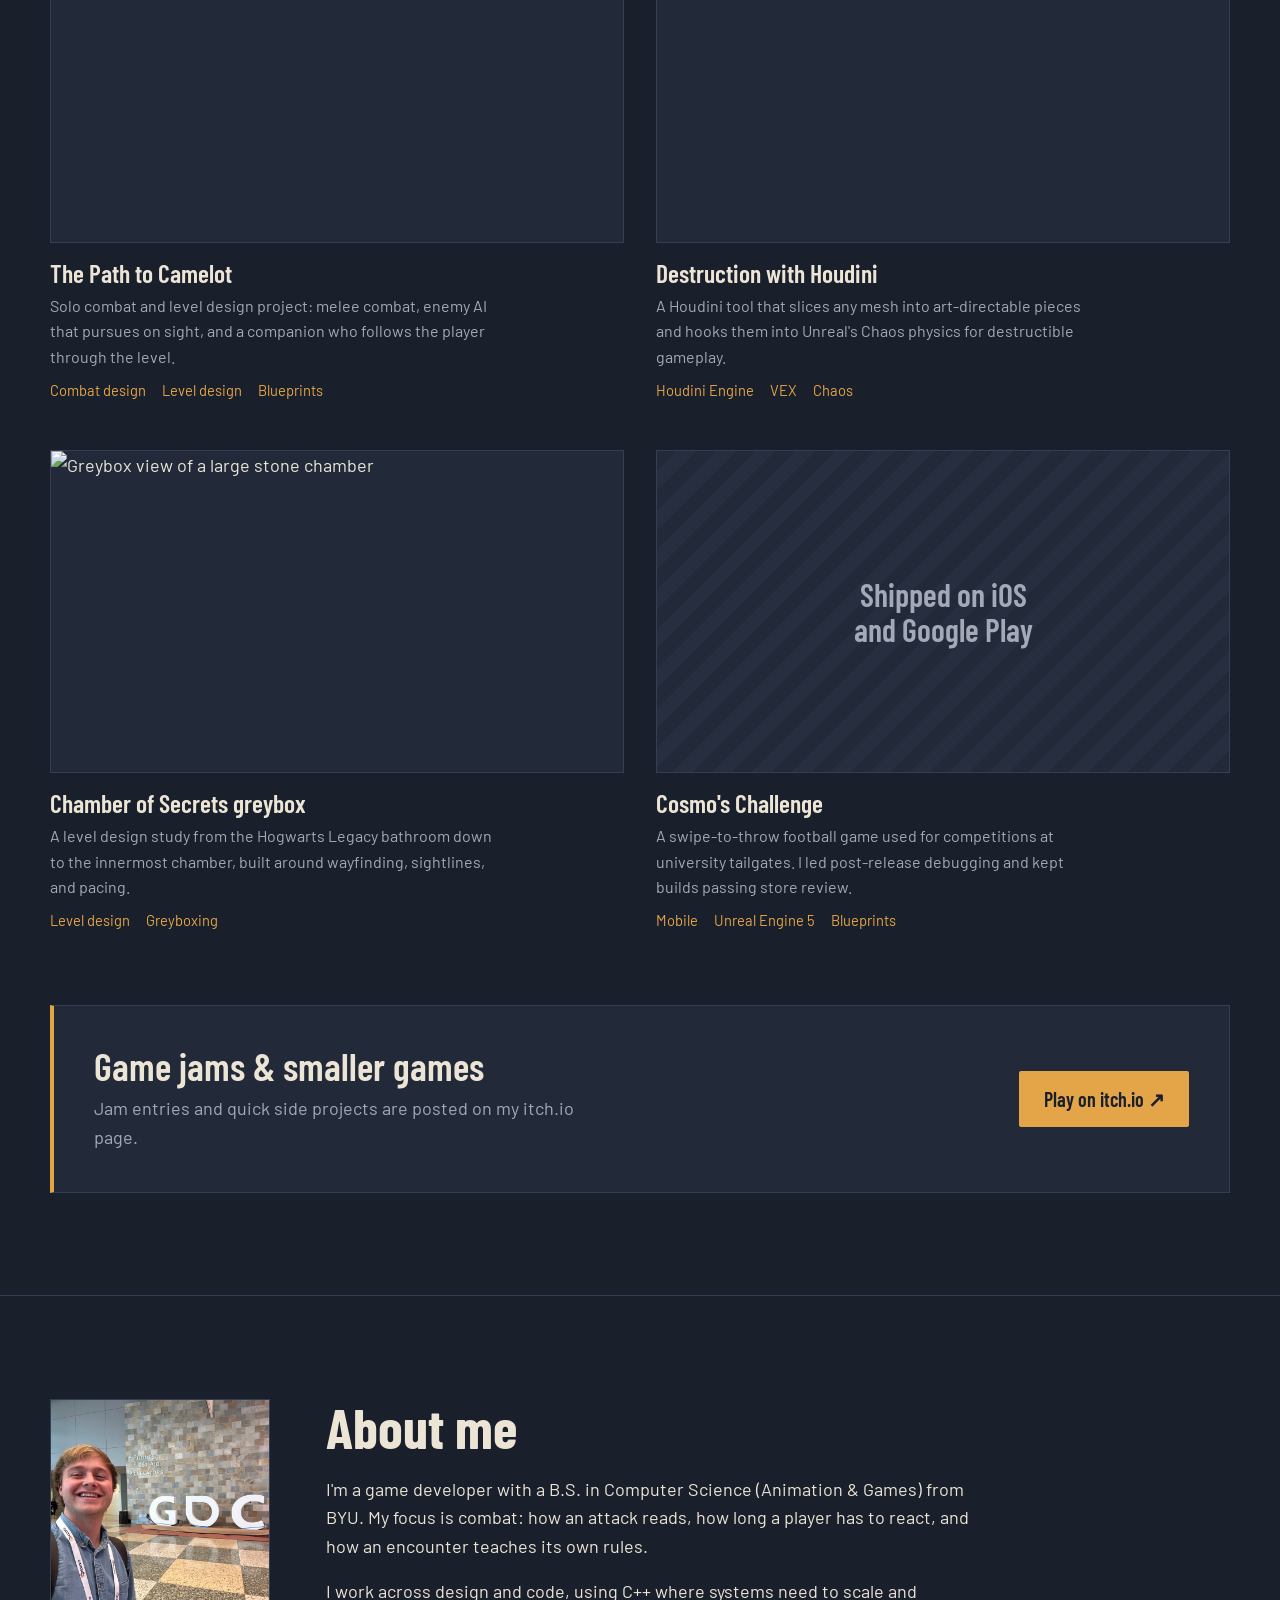
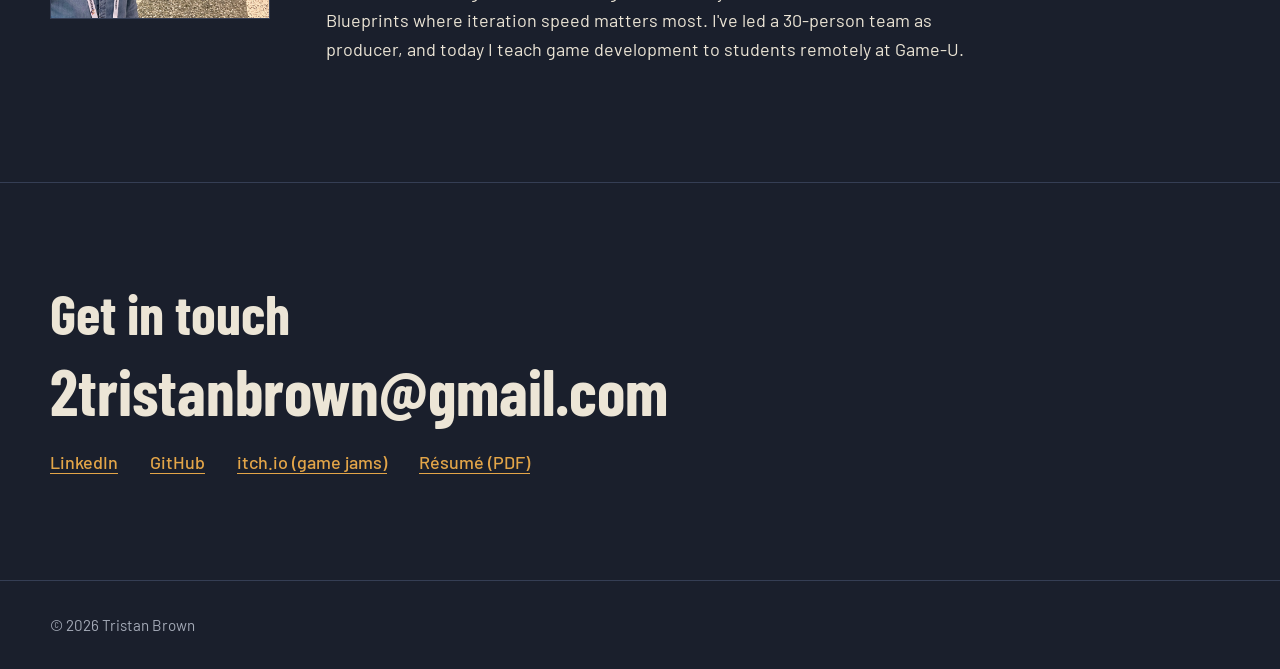
==== commit 003e31b5: "adding link to itch page to showcase jam work" ====
--- a/index.html
+++ b/index.html
@@ -29,6 +29,7 @@
                 <li><a href="projects.html">Work</a></li>
                 <li><a href="skills.html">Skills</a></li>
                 <li><a href="#contact">Contact</a></li>
+                <li><a href="https://tristanbrown.itch.io/" target="_blank" rel="noopener" title="Game jam entries and smaller games on itch.io">itch.io ↗</a></li>
                 <!-- Add your résumé to the repo root as resume.pdf -->
                 <li><a class="resume" href="resume.pdf" target="_blank" rel="noopener">Résumé</a></li>
             </ul>
@@ -113,6 +114,14 @@
                         <ul class="tags"><li>Mobile</li><li>Unreal Engine 5</li><li>Blueprints</li></ul>
                     </a>
                 </div>
+
+                <aside class="jams" aria-labelledby="jams-title">
+                    <div>
+                        <h3 id="jams-title">Game jams &amp; smaller games</h3>
+                        <p>Jam entries and quick side projects are posted on my itch.io page.</p>
+                    </div>
+                    <a class="btn btn-primary" href="https://tristanbrown.itch.io/" target="_blank" rel="noopener">Play on itch.io ↗</a>
+                </aside>
             </div>
         </section>
 
@@ -134,6 +143,7 @@
                 <ul class="contact-links">
                     <li><a class="text-link" href="https://www.linkedin.com/in/tristan-brown-406975284/" target="_blank" rel="noopener">LinkedIn</a></li>
                     <li><a class="text-link" href="https://github.com/tristan-brown1" target="_blank" rel="noopener">GitHub</a></li>
+                    <li><a class="text-link" href="https://tristanbrown.itch.io/" target="_blank" rel="noopener">itch.io (game jams)</a></li>
                     <li><a class="text-link" href="resume.pdf" target="_blank" rel="noopener">Résumé (PDF)</a></li>
                 </ul>
             </div>
--- a/styles.css
+++ b/styles.css
@@ -193,6 +193,20 @@
   margin-top: .6rem; font-size: .92rem; color: var(--ember);
 }
 
+/* ---------- Game jams / itch.io callout ---------- */
+.jams {
+  display: grid; grid-template-columns: 1fr auto; gap: 1.25rem 2.5rem; align-items: center;
+  margin-top: 4.5rem; padding: clamp(1.5rem, 4vw, 2.5rem);
+  background: var(--surface); border: 1px solid var(--line); border-left: 4px solid var(--ember);
+}
+.jams h2, .jams h3 { font-size: clamp(1.8rem, 3.5vw, 2.4rem); line-height: 1.05; }
+.jams p { color: var(--muted); max-width: 52ch; margin-top: .5rem; }
+.jams .btn { white-space: nowrap; }
+@media (max-width: 860px) {
+  .jams { grid-template-columns: 1fr; }
+  .jams .btn { justify-self: start; }
+}
+
 /* ---------- About ---------- */
 .about { display: grid; grid-template-columns: 220px 1fr; gap: clamp(1.5rem, 5vw, 3.5rem); align-items: start; }
 .about img { width: 220px; aspect-ratio: 1; object-fit: cover; border: 1px solid var(--line); }
